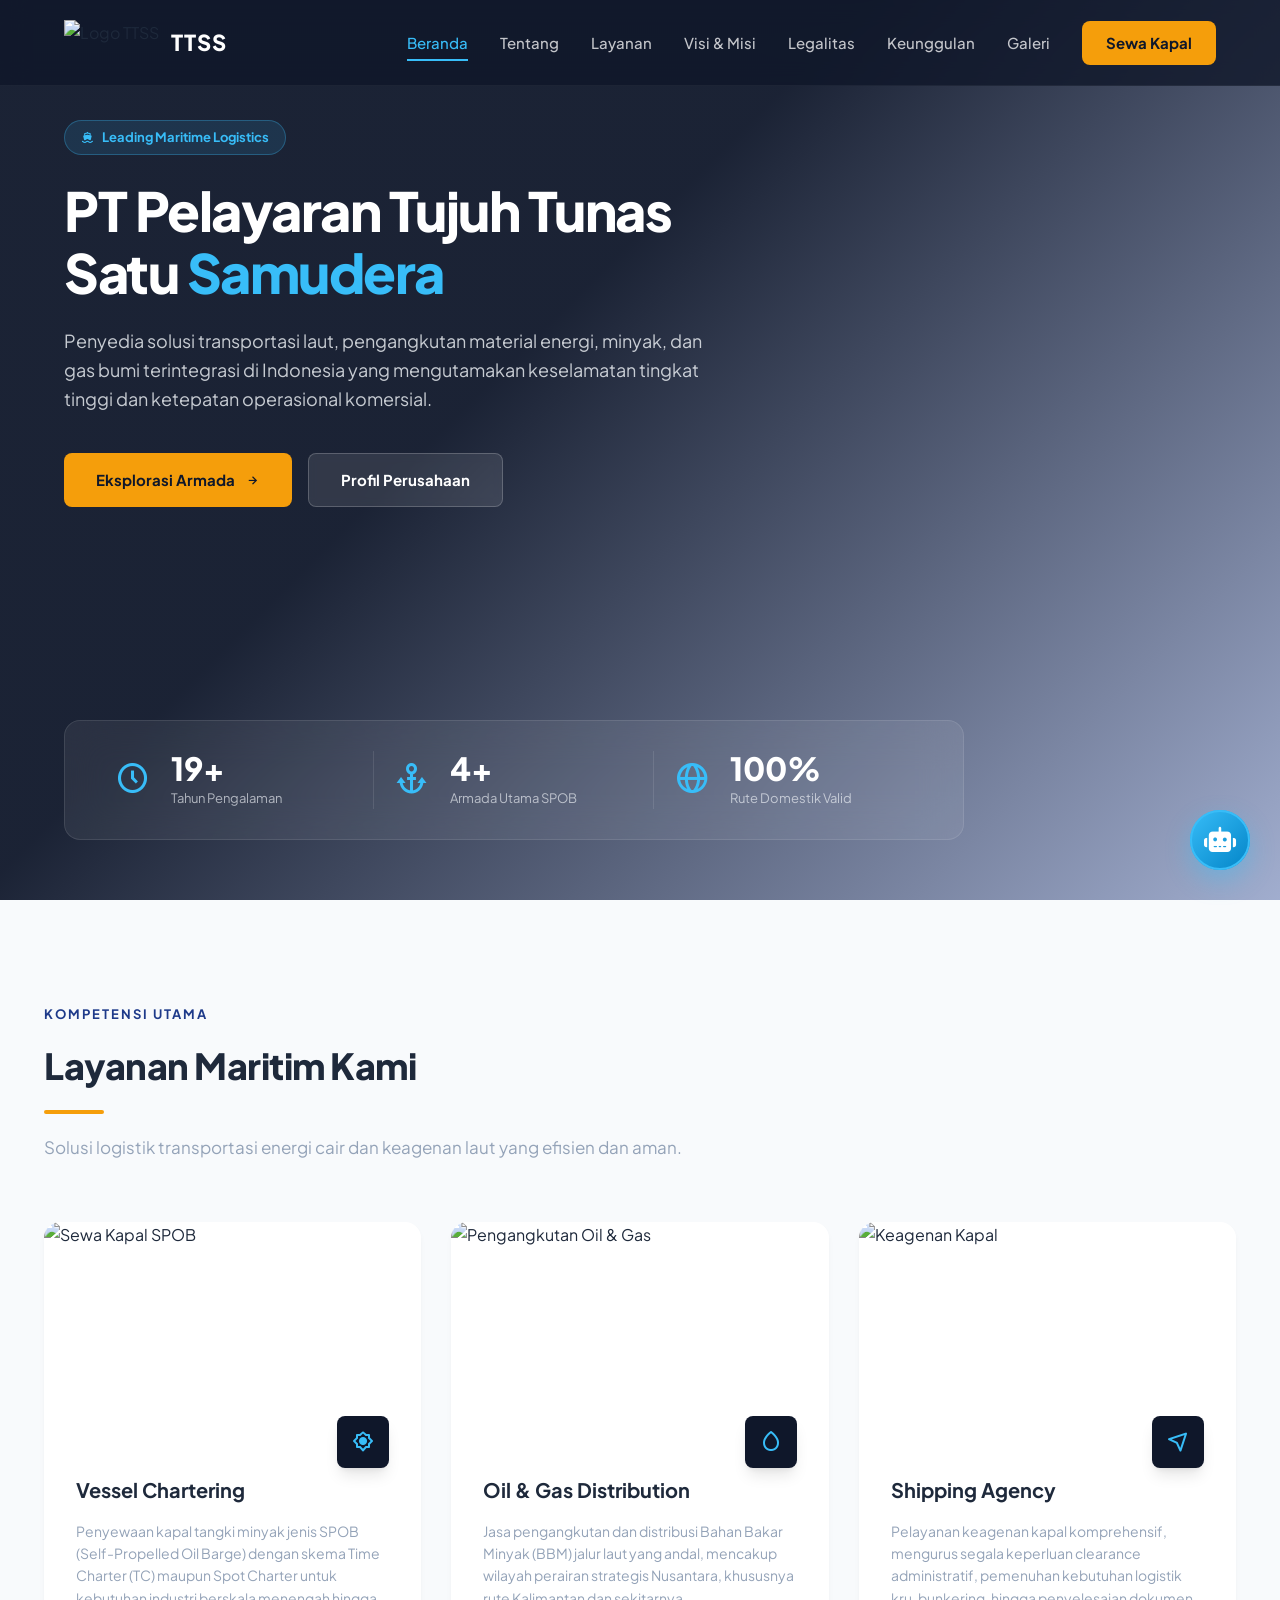
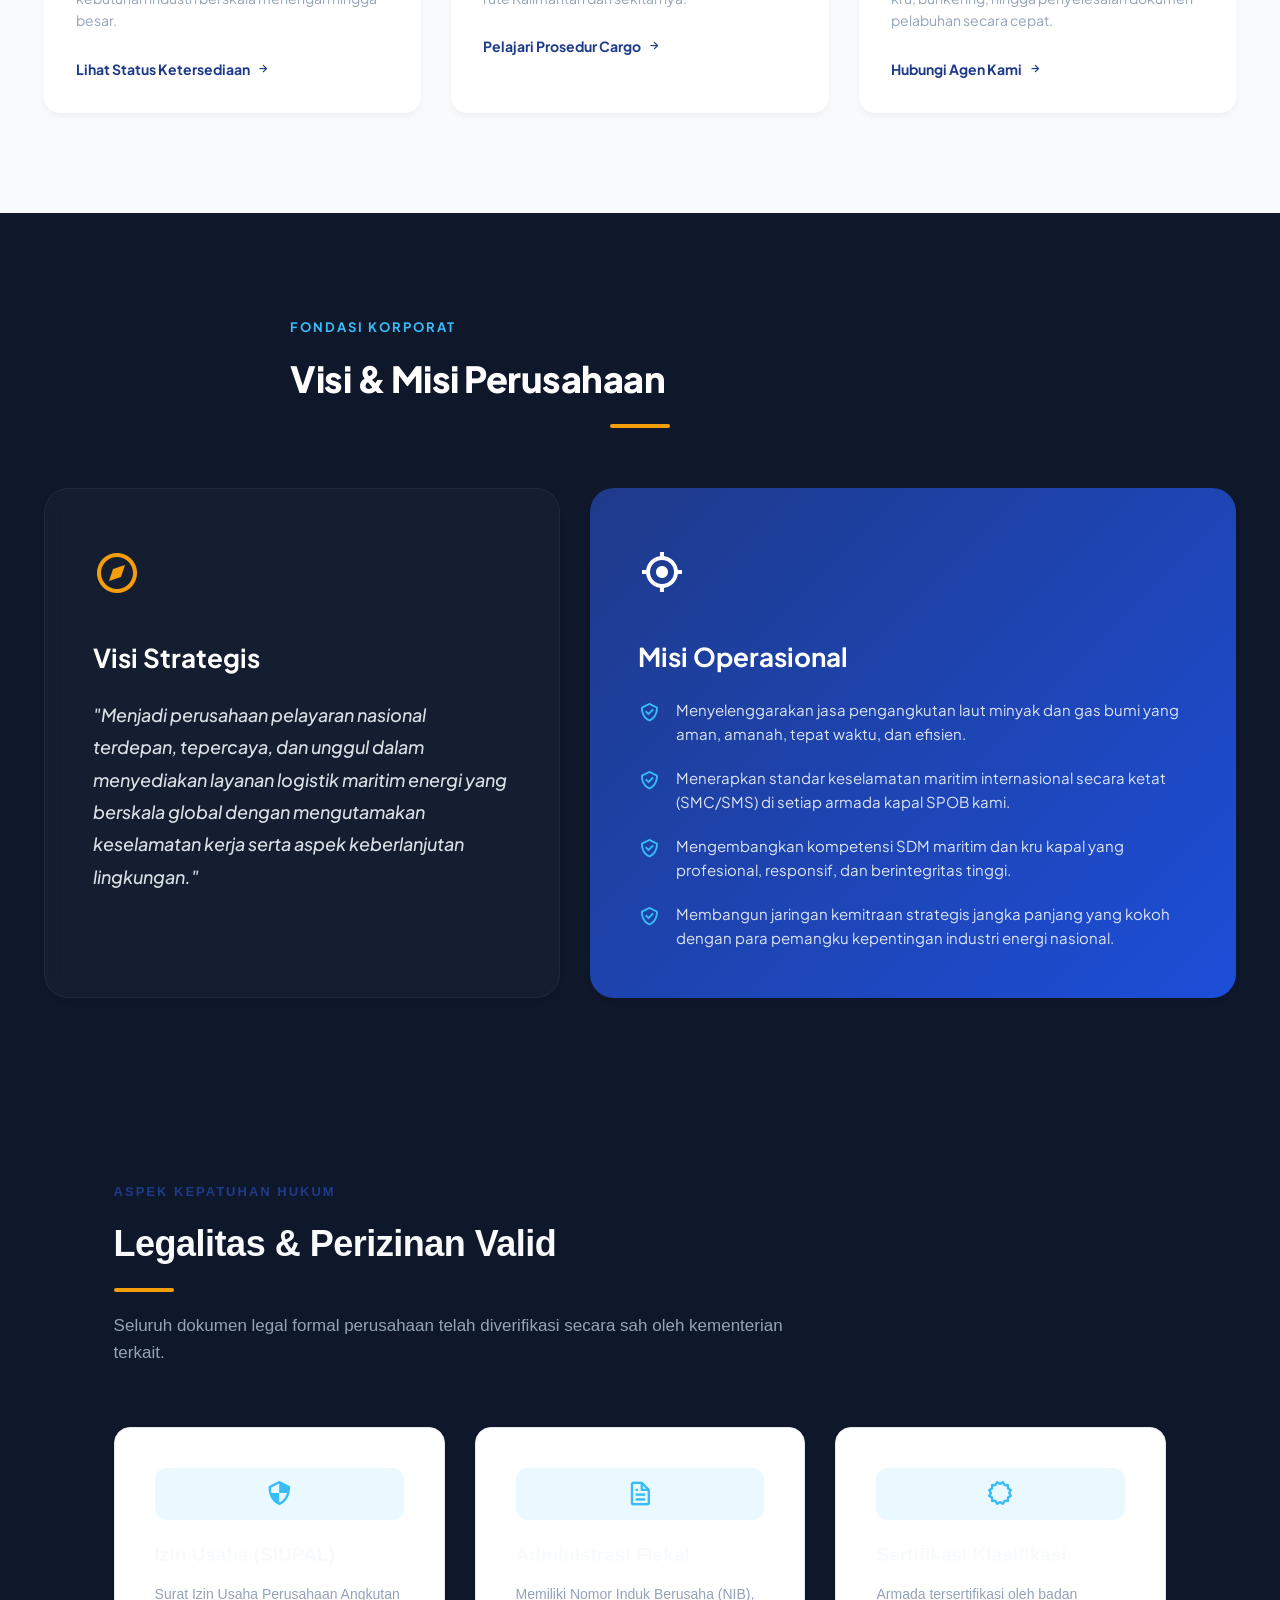
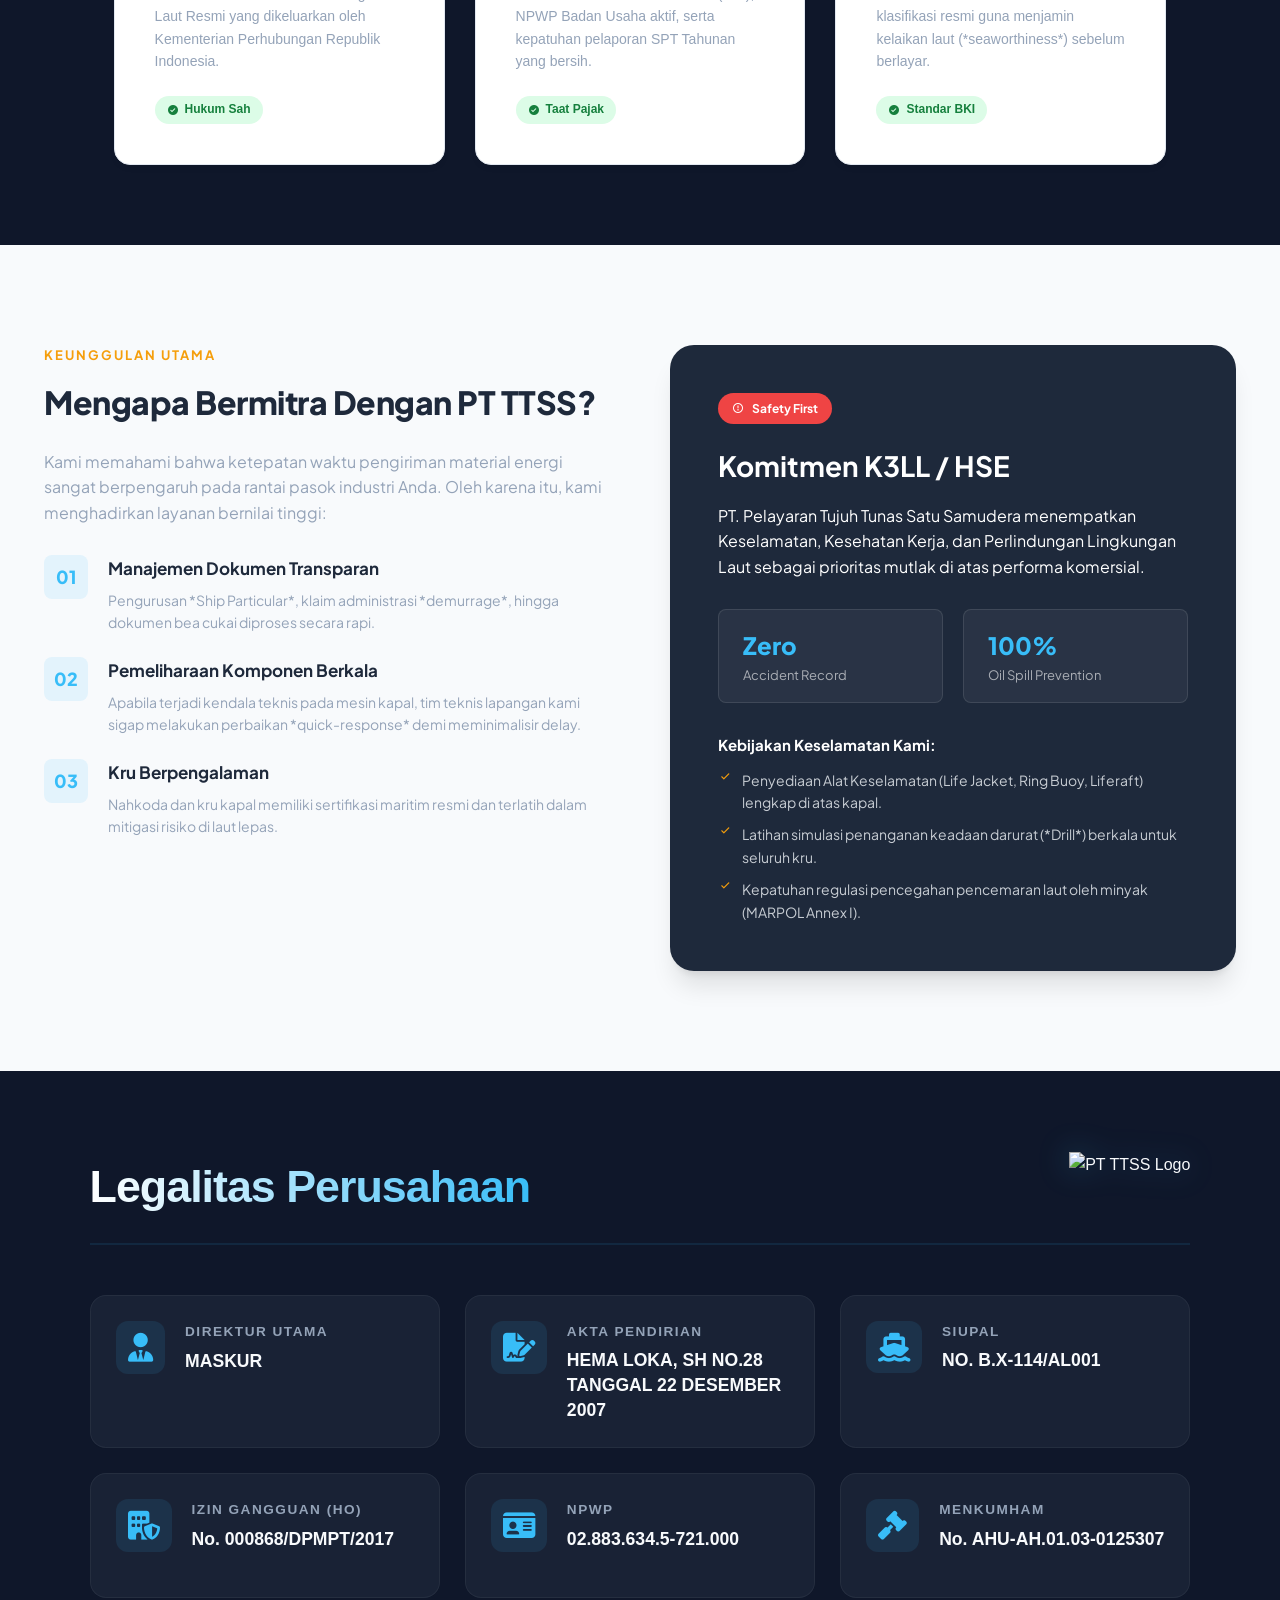
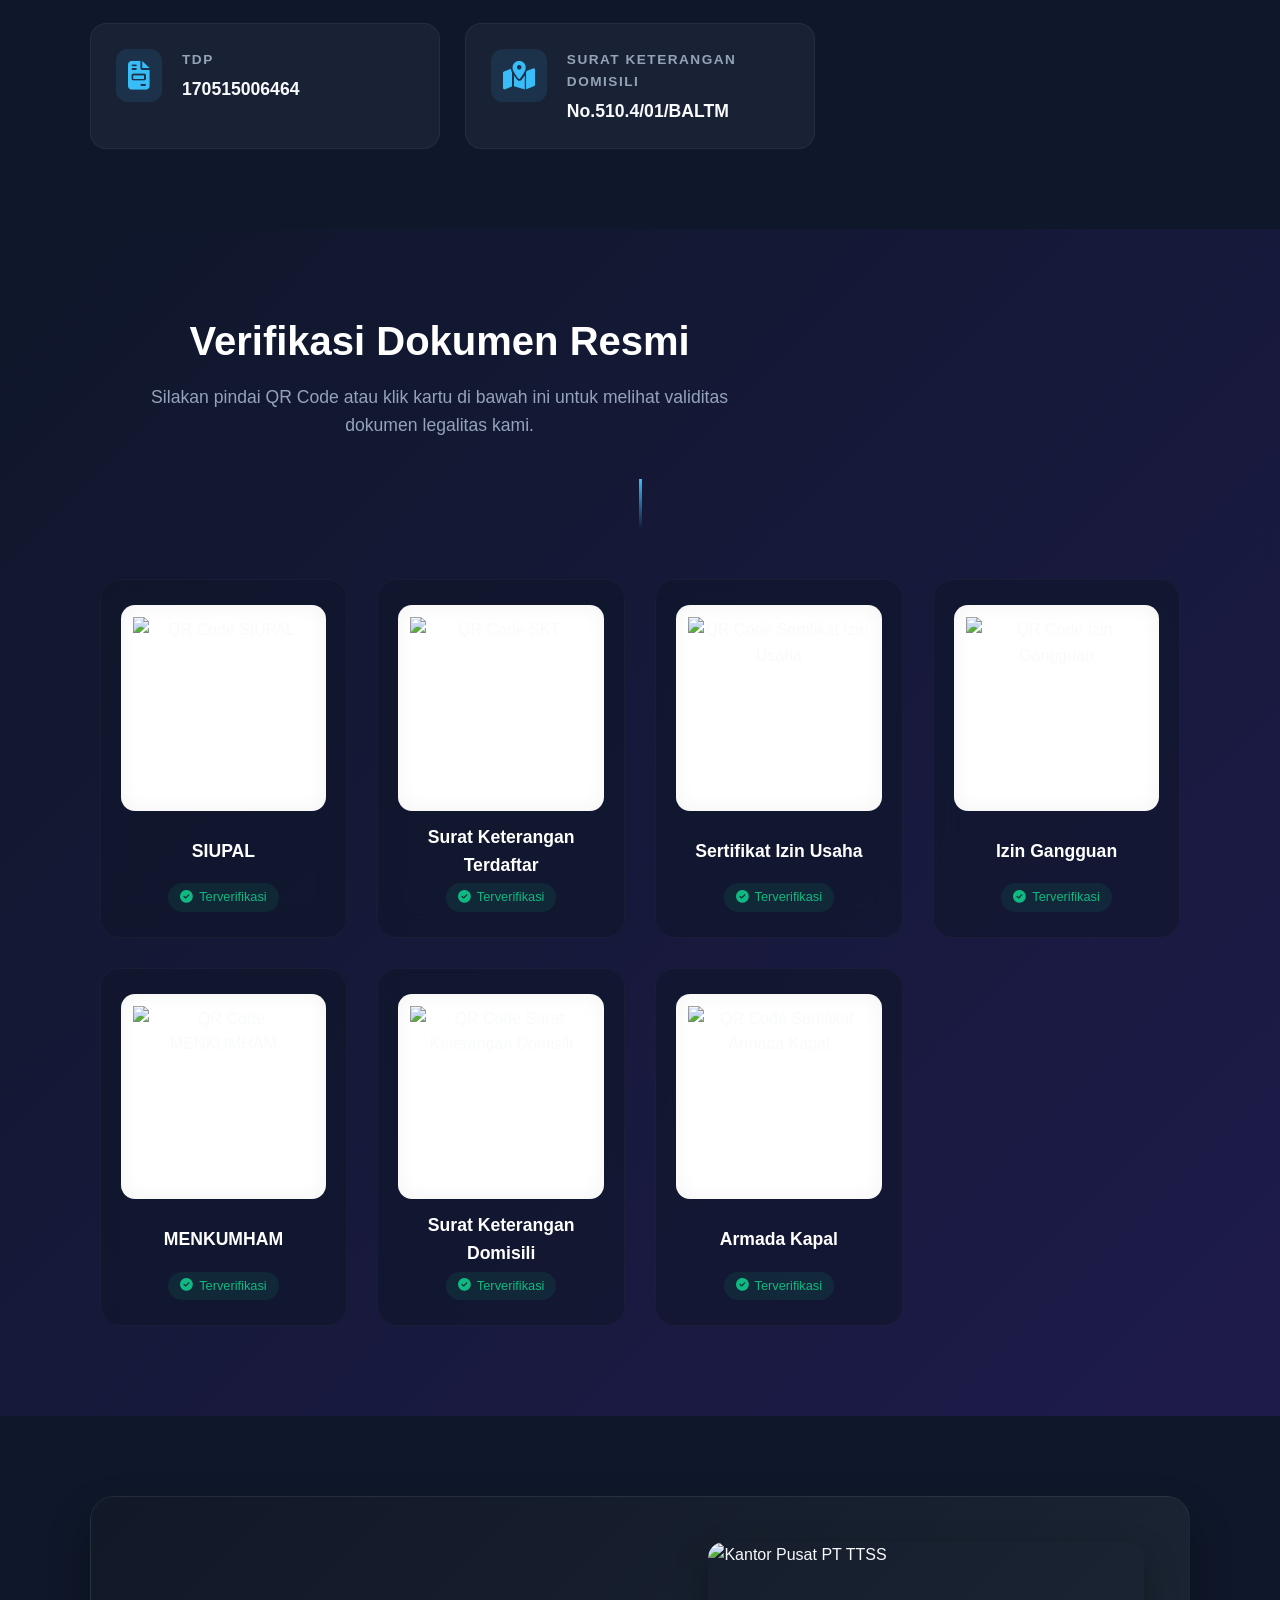
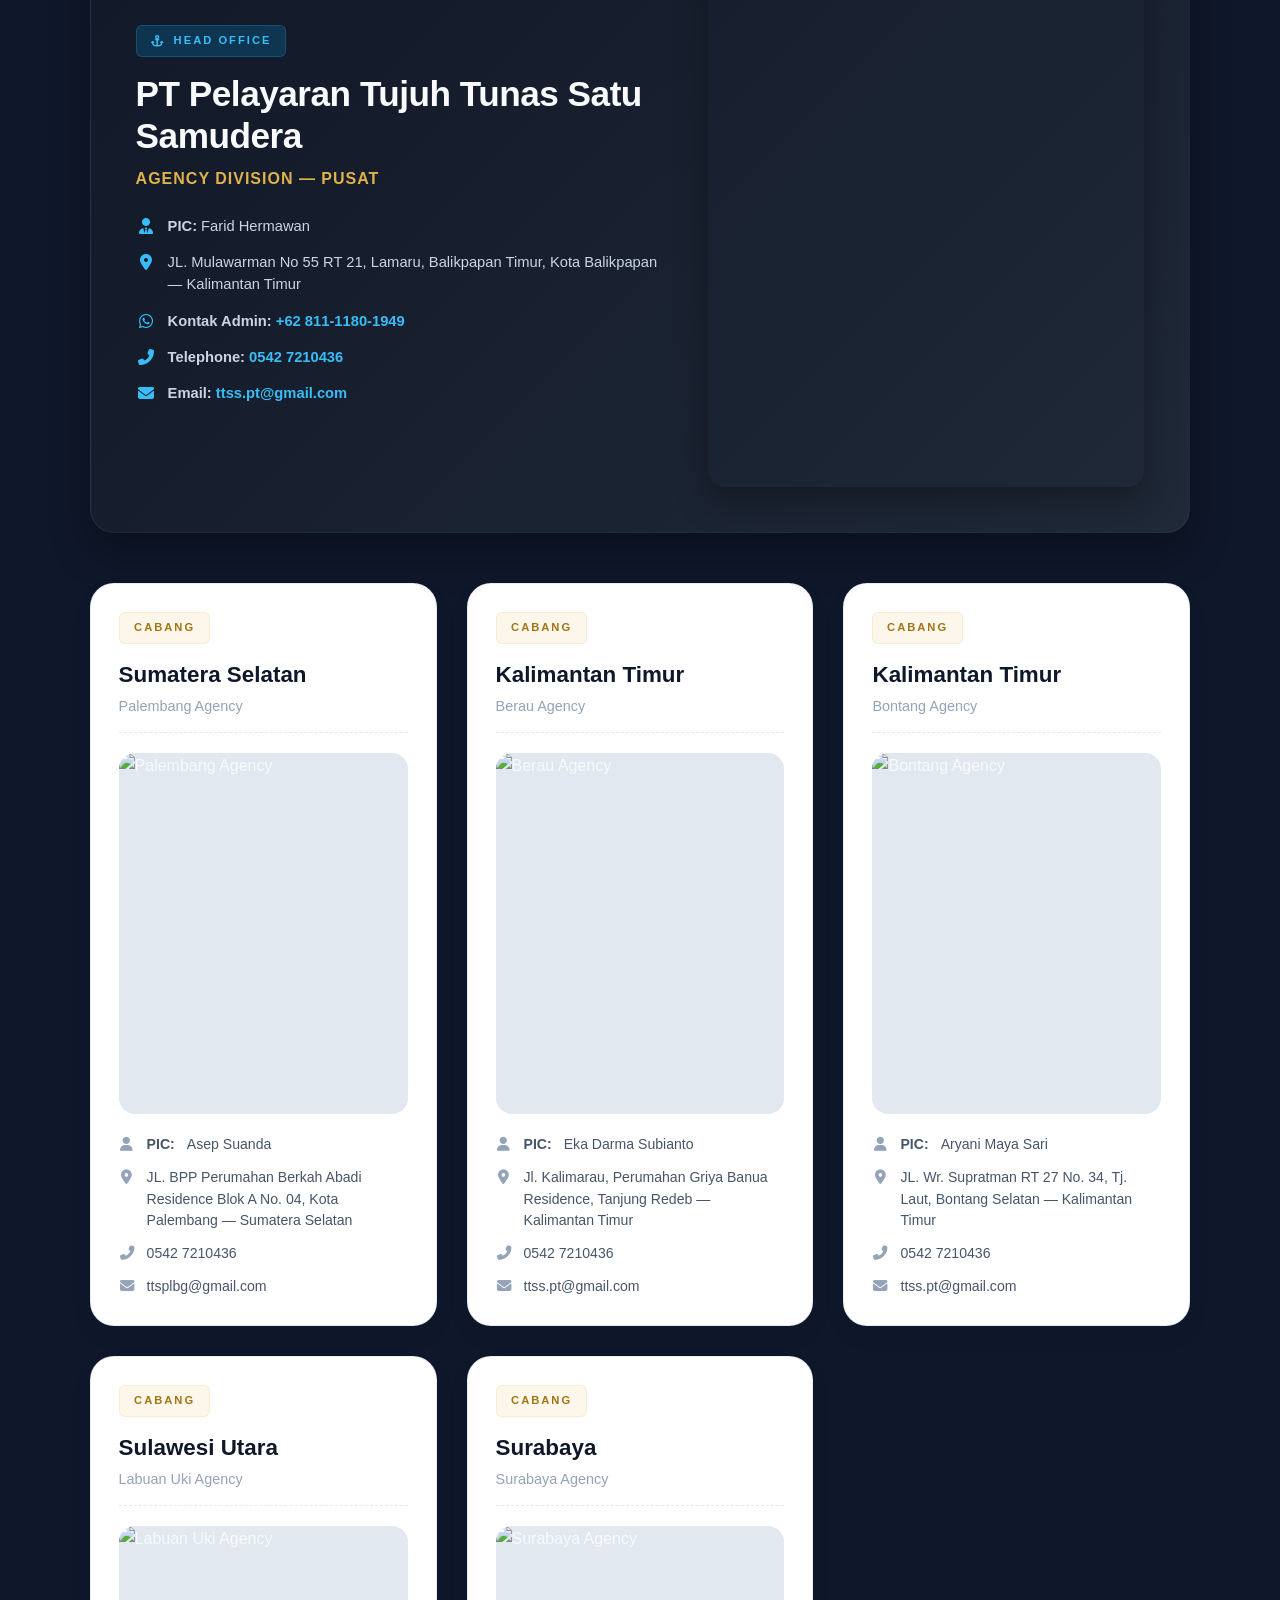
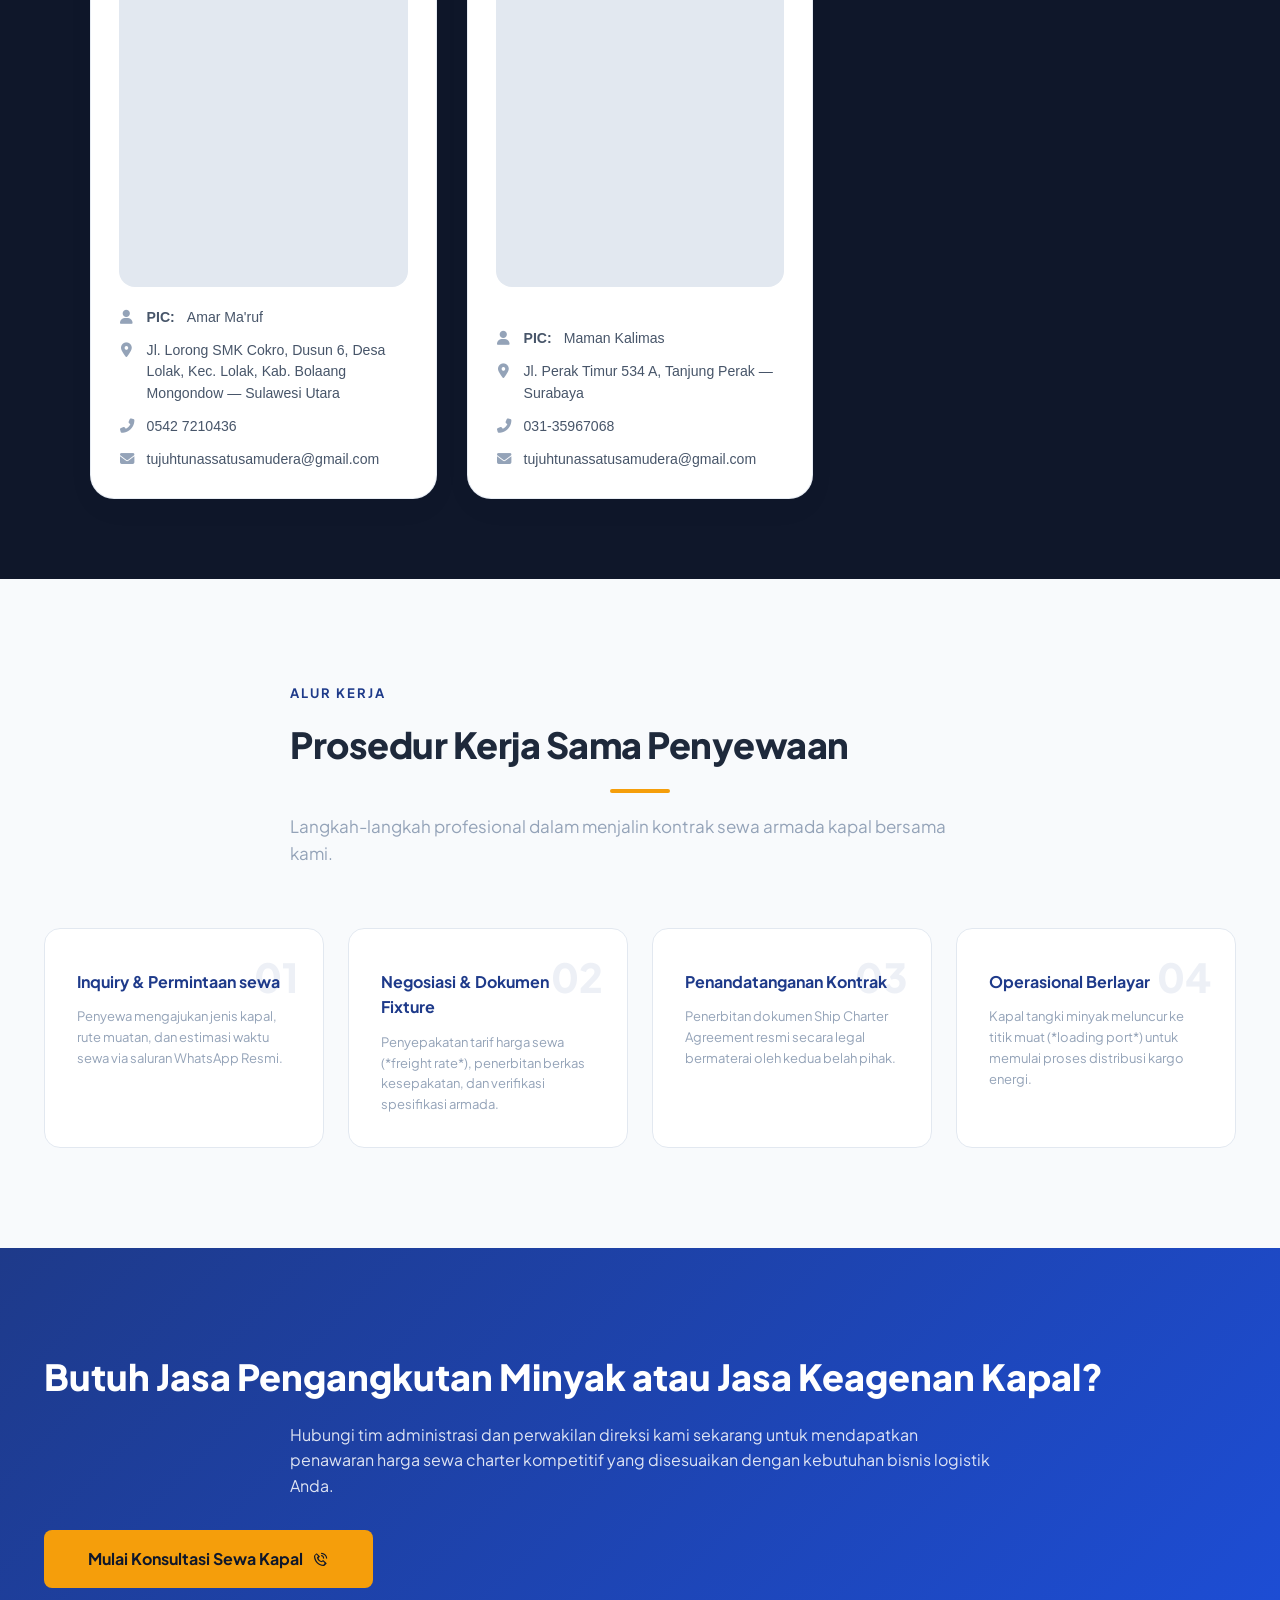
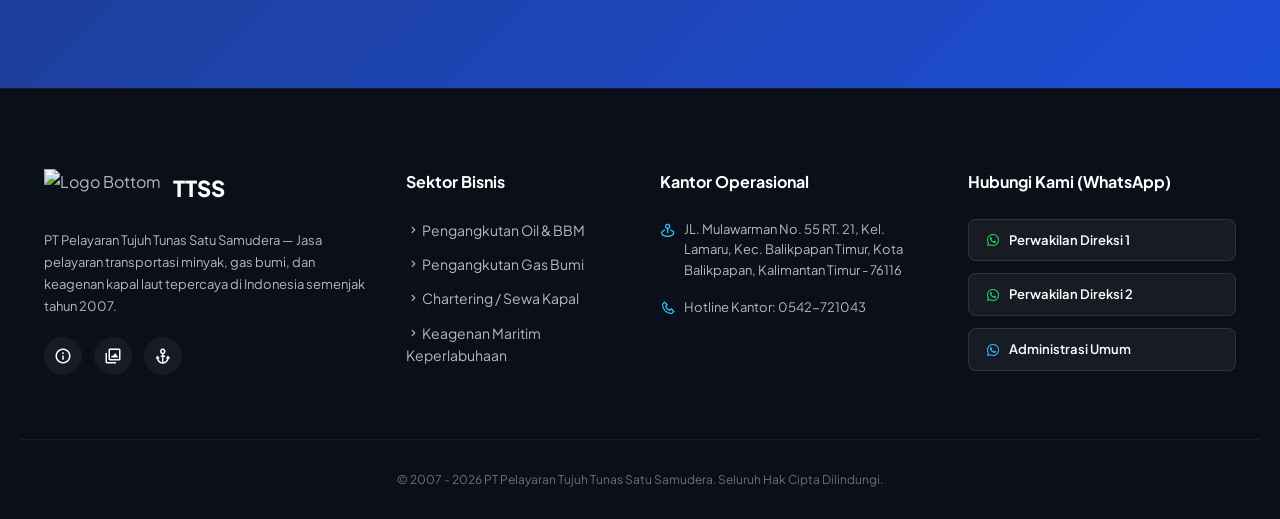
==== index.html @ 3444fa3f "Add files via upload" ====
<!DOCTYPE html>
<html lang="id">
<head>
    <meta charset="UTF-8">
    <meta name="viewport" content="width=device-width, initial-scale=1.0">
    <title>PT. PELAYARAN TUJUH TUNAS SATU SAMUDRA</title>
    <!-- Favicon -->
    <link rel="shortcut icon" href="image/logo-tts-removebg-preview.png">
    <!-- Google Fonts (Plus Jakarta Sans) -->
    <link rel="preconnect" href="https://fonts.googleapis.com">
    <link rel="preconnect" href="https://fonts.gstatic.com" crossorigin>
    <link href="https://fonts.googleapis.com/css2?family=Plus+Jakarta+Sans:wght@300;400;500;600;700;800&display=swap" rel="stylesheet">
    <!-- Boxicons & AOS CSS -->
    <link href='https://unpkg.com/boxicons@2.1.4/css/boxicons.min.css' rel='stylesheet'>
    <link rel="stylesheet" href="https://unpkg.com/aos@next/dist/aos.css" />
    <!-- Custom CSS -->
    <link rel="stylesheet" href="style.css?v=1.2">
    <link rel="stylesheet" href="https://cdnjs.cloudflare.com/ajax/libs/font-awesome/6.5.1/css/all.min.css">
</head>
<body>

    <!-- Preloader Premium -->
    <div id="preloader">
        <div class="loader-wrapper">
            <div class="spinner"></div>
            <div class="loader-text">PT TTSS</div>
        </div>
    </div>

    <!-- NAVBAR WITH GLASSMORPHISM EFFECT -->
    <nav class="navbar">
        <a href="index.html" class="navbar-logo">
            <img src="image/logo-tts-removebg-preview.png" alt="Logo TTSS">
            <span class="logo-text">TTSS</span>
        </a>
    
        <div class="navbar-nav">
            <a class="nav-link active" href="index.html">Beranda</a>
            <a class="nav-link" href="about.html">Tentang</a>
            <a class="nav-link" href="#layanan">Layanan</a>
            <a class="nav-link" href="#visi-misi">Visi & Misi</a>
            <a class="nav-link" href="#legalitas">Legalitas</a>
            <a class="nav-link" href="#keunggulan">Keunggulan</a>
            <a class="nav-link" href="galeri.html">Galeri</a>
            <a class="nav-link btn-nav" href="sewa.html">Sewa Kapal</a>
        </div>
    
        <div class="hamburger">
            <div class="line1"></div>
            <div class="line2"></div>
            <div class="line3"></div>
        </div>
    </nav>
    <!-- NAVBAR END -->
    
    <!-- HERO SECTION WITH STATS COUNTER -->
    <section class="hero">
        <div class="hero-overlay"></div>
        <div class="hero-content" data-aos="fade-up" data-aos-duration="1200">
            <span class="badge-hero"><i class='bx bxs-ship'></i> Leading Maritime Logistics</span>
            <h1>PT Pelayaran Tujuh Tunas<br>Satu <span class="accent-text">Samudera</span></h1>
            <p>Penyedia solusi transportasi laut, pengangkutan material energi, minyak, dan gas bumi terintegrasi di Indonesia yang mengutamakan keselamatan tingkat tinggi dan ketepatan operasional komersial.</p>
            <div class="hero-buttons">
                <a href="sewa.html" class="btn btn-primary">Eksplorasi Armada <i class='bx bx-right-arrow-alt'></i></a>
                <a href="about.html" class="btn btn-secondary">Profil Perusahaan</a>
            </div>
        </div>

        <!-- Floating Stats Panel -->
        <div class="hero-stats-panel" data-aos="fade-up" data-aos-delay="300" data-aos-duration="1000">
            <div class="stat-item">
                <div class="stat-icon"><i class='bx bx-time-five'></i></div>
                <div>
                    <h4>19+</h4>
                    <p>Tahun Pengalaman</p>
                </div>
            </div>
            <div class="stat-item">
                <div class="stat-icon"><i class='bx bx-anchor'></i></div>
                <div>
                    <h4>4+</h4>
                    <p>Armada Utama SPOB</p>
                </div>
            </div>
            <div class="stat-item">
                <div class="stat-icon"><i class='bx bx-globe'></i></div>
                <div>
                    <h4>100%</h4>
                    <p>Rute Domestik Valid</p>
                </div>
            </div>
        </div>
    </section>
    <!-- HERO SECTION END -->

    <!-- CORE SERVICES SECTION -->
    <section class="section-padding" id="layanan">
        <div class="container">
            <div class="section-header" data-aos="fade-up">
                <span class="section-tag">Kompetensi Utama</span>
                <h2>Layanan Maritim Kami</h2>
                <div class="accent-line"></div>
                <p>Solusi logistik transportasi energi cair dan keagenan laut yang efisien dan aman.</p>
            </div>

            <div class="services-grid">
                <!-- Service 1 -->
                <div class="service-card" data-aos="fade-up" data-aos-delay="100">
                    <div class="service-img-wrapper">
                        <img src="image/galeri1 (3).jpeg" alt="Sewa Kapal SPOB">
                    </div>
                    <div class="service-info">
                        <div class="service-icon-floating"><i class='bx bx-brightness'></i></div>
                        <h4>Vessel Chartering</h4>
                        <p>Penyewaan kapal tangki minyak jenis SPOB (Self-Propelled Oil Barge) dengan skema Time Charter (TC) maupun Spot Charter untuk kebutuhan industri berskala menengah hingga besar.</p>
                        <a href="sewa.html" class="service-link">Lihat Status Ketersediaan <i class='bx bx-right-arrow-alt'></i></a>
                    </div>
                </div>

                <!-- Service 2 -->
                <div class="service-card" data-aos="fade-up" data-aos-delay="200">
                    <div class="service-img-wrapper">
                        <img src="image/galeri (9).jpeg" alt="Pengangkutan Oil & Gas">
                    </div>
                    <div class="service-info">
                        <div class="service-icon-floating"><i class='bx bx-droplet'></i></div>
                        <h4>Oil & Gas Distribution</h4>
                        <p>Jasa pengangkutan dan distribusi Bahan Bakar Minyak (BBM) jalur laut yang andal, mencakup wilayah perairan strategis Nusantara, khususnya rute Kalimantan dan sekitarnya.</p>
                        <a href="about.html" class="service-link">Pelajari Prosedur Cargo <i class='bx bx-right-arrow-alt'></i></a>
                    </div>
                </div>

                <!-- Service 3 -->
                <div class="service-card" data-aos="fade-up" data-aos-delay="300">
                    <div class="service-img-wrapper">
                        <img src="image/galeri (4).jpeg" alt="Keagenan Kapal">
                    </div>
                    <div class="service-info">
                        <div class="service-icon-floating"><i class='bx bx-navigation'></i></div>
                        <h4>Shipping Agency</h4>
                        <p>Pelayanan keagenan kapal komprehensif, mengurus segala keperluan clearance administratif, pemenuhan kebutuhan logistik kru, bunkering, hingga penyelesaian dokumen pelabuhan secara cepat.</p>
                        <a href="#agency" class="service-link">Hubungi Agen Kami <i class='bx bx-right-arrow-alt'></i></a>
                    </div>
                </div>
            </div>
        </div>
    </section>
    <!-- CORE SERVICES END -->

    <!-- VISI MISI SECTION (MODERN BENTO LAYOUT) -->
    <section class="section-padding bg-dark-navy text-white" id="visi-misi">
        <div class="container">
            <div class="section-header text-center" data-aos="fade-up">
                <span class="section-tag tag-light">Fondasi Korporat</span>
                <h2>Visi & Misi Perusahaan</h2>
                <div class="accent-line center-line"></div>
            </div>
            
            <div class="bento-grid">
                <!-- Visi Card -->
                <div class="bento-card card-large bg-glass-dark" data-aos="fade-up" data-aos-delay="100">
                    <div class="card-icon icon-gold"><i class='bx bx-compass'></i></div>
                    <h3>Visi Strategis</h3>
                    <p class="visi-text">"Menjadi perusahaan pelayaran nasional terdepan, tepercaya, dan unggul dalam menyediakan layanan logistik maritim energi yang berskala global dengan mengutamakan keselamatan kerja serta aspek keberlanjutan lingkungan."</p>
                </div>
                
                <!-- Misi Card -->
                <div class="bento-card card-accent bg-gradient-blue" data-aos="fade-up" data-aos-delay="200">
                    <div class="card-icon"><i class='bx bx-target-lock'></i></div>
                    <h3>Misi Operasional</h3>
                    <ul class="misi-list">
                        <li>
                            <i class='bx bx-check-shield'></i>
                            <span>Menyelenggarakan jasa pengangkutan laut minyak dan gas bumi yang aman, amanah, tepat waktu, dan efisien.</span>
                        </li>
                        <li>
                            <i class='bx bx-check-shield'></i>
                            <span>Menerapkan standar keselamatan maritim internasional secara ketat (SMC/SMS) di setiap armada kapal SPOB kami.</span>
                        </li>
                        <li>
                            <i class='bx bx-check-shield'></i>
                            <span>Mengembangkan kompetensi SDM maritim dan kru kapal yang profesional, responsif, dan berintegritas tinggi.</span>
                        </li>
                        <li>
                            <i class='bx bx-check-shield'></i>
                            <span>Membangun jaringan kemitraan strategis jangka panjang yang kokoh dengan para pemangku kepentingan industri energi nasional.</span>
                        </li>
                    </ul>
                </div>
            </div>
        </div>
    </section>
    <!-- VISI MISI END -->

    <!-- LEGALITAS SECTION -->
    <section class="section-padding bg-light" id="legalitas">
        <div class="container">
            <div class="section-header" data-aos="fade-up">
                <span class="section-tag">Aspek Kepatuhan Hukum</span>
                <h2>Legalitas & Perizinan Valid</h2>
                <div class="accent-line"></div>
                <p>Seluruh dokumen legal formal perusahaan telah diverifikasi secara sah oleh kementerian terkait.</p>
            </div>

            <div class="legalitas-grid">
                <div class="legal-card" data-aos="zoom-in" data-aos-delay="100">
                    <div class="legal-icon"><i class='bx bx-shield-quarter'></i></div>
                    <h4>Izin Usaha (SIUPAL)</h4>
                    <p>Surat Izin Usaha Perusahaan Angkutan Laut Resmi yang dikeluarkan oleh Kementerian Perhubungan Republik Indonesia.</p>
                    <span class="verified-badge"><i class='bx bxs-check-circle'></i> Hukum Sah</span>
                </div>
                <div class="legal-card" data-aos="zoom-in" data-aos-delay="200">
                    <div class="legal-icon"><i class='bx bx-file'></i></div>
                    <h4>Administrasi Fiskal</h4>
                    <p>Memiliki Nomor Induk Berusaha (NIB), NPWP Badan Usaha aktif, serta kepatuhan pelaporan SPT Tahunan yang bersih.</p>
                    <span class="verified-badge"><i class='bx bxs-check-circle'></i> Taat Pajak</span>
                </div>
                <div class="legal-card" data-aos="zoom-in" data-aos-delay="300">
                    <div class="legal-icon"><i class='bx bx-certification'></i></div>
                    <h4>Sertifikasi Klasifikasi</h4>
                    <p>Armada tersertifikasi oleh badan klasifikasi resmi guna menjamin kelaikan laut (*seaworthiness*) sebelum berlayar.</p>
                    <span class="verified-badge"><i class='bx bxs-check-circle'></i> Standar BKI</span>
                </div>
            </div>
        </div>
    </section>
    <!-- LEGALITAS END -->

    <!-- WHY CHOOSE US & HSE COMMITMENT -->
    <section class="section-padding" id="keunggulan">
        <div class="container">
            <div class="grid-2col">
                <!-- Keunggulan Block -->
                <div class="content-block" data-aos="fade-right">
                    <div class="block-tag">Keunggulan Utama</div>
                    <h3>Mengapa Bermitra Dengan PT TTSS?</h3>
                    <p>Kami memahami bahwa ketepatan waktu pengiriman material energi sangat berpengaruh pada rantai pasok industri Anda. Oleh karena itu, kami menghadirkan layanan bernilai tinggi:</p>
                    
                    <div class="feature-item">
                        <div class="feature-number">01</div>
                        <div>
                            <h5>Manajemen Dokumen Transparan</h5>
                            <p>Pengurusan *Ship Particular*, klaim administrasi *demurrage*, hingga dokumen bea cukai diproses secara rapi.</p>
                        </div>
                    </div>
                    <div class="feature-item">
                        <div class="feature-number">02</div>
                        <div>
                            <h5>Pemeliharaan Komponen Berkala</h5>
                            <p>Apabila terjadi kendala teknis pada mesin kapal, tim teknis lapangan kami sigap melakukan perbaikan *quick-response* demi meminimalisir delay.</p>
                        </div>
                    </div>
                    <div class="feature-item">
                        <div class="feature-number">03</div>
                        <div>
                            <h5>Kru Berpengalaman</h5>
                            <p>Nahkoda dan kru kapal memiliki sertifikasi maritim resmi dan terlatih dalam mitigasi risiko di laut lepas.</p>
                        </div>
                    </div>
                </div>

                <!-- HSE Safety Block -->
                <div class="hse-block bg-navy-card text-white" data-aos="fade-left" data-aos-delay="200">
                    <div class="hse-badge"><i class='bx bx-error-circle'></i> Safety First</div>
                    <h3>Komitmen K3LL / HSE</h3>
                    <p>PT. Pelayaran Tujuh Tunas Satu Samudera menempatkan Keselamatan, Kesehatan Kerja, dan Perlindungan Lingkungan Laut sebagai prioritas mutlak di atas performa komersial.</p>
                    
                    <div class="hse-metrics">
                        <div class="metric-box">
                            <h5>Zero</h5>
                            <p>Accident Record</p>
                        </div>
                        <div class="metric-box">
                            <h5>100%</h5>
                            <p>Oil Spill Prevention</p>
                        </div>
                    </div>

                    <div class="hse-list-wrapper">
                        <h5>Kebijakan Keselamatan Kami:</h5>
                        <ul class="hse-list">
                            <li><i class='bx bx-check text-gold'></i> Penyediaan Alat Keselamatan (Life Jacket, Ring Buoy, Liferaft) lengkap di atas kapal.</li>
                            <li><i class='bx bx-check text-gold'></i> Latihan simulasi penanganan keadaan darurat (*Drill*) berkala untuk seluruh kru.</li>
                            <li><i class='bx bx-check text-gold'></i> Kepatuhan regulasi pencegahan pencemaran laut oleh minyak (MARPOL Annex I).</li>
                        </ul>
                    </div>
                </div>
            </div>
        </div>
    </section>
    <!-- WHY CHOOSE US END -->
<!-- ==========================================
     SECTION: LEGALITAS (PREMIUM CORPORATE GRID)
     ========================================== -->
<section class="legalitas" id="legalitas">
    <div class="hook">
        <h1 data-aos="fade-right" data-aos-duration="1000">Legalitas Perusahaan</h1>
        <div class="logo-wrapper" data-aos="fade-left" data-aos-duration="1000" data-aos-delay="200">
            <img src="image/logo-tts-removebg-preview.png" alt="PT TTSS Logo">
        </div>
    </div>
    
    <div class="legalitas-container">
        <!-- Card 1: Direktur -->
        <div class="legalitas-content" data-aos="fade-up" data-aos-duration="1000" data-aos-delay="300">
            <div class="legal-icon"><i class="fas fa-user-tie"></i></div>
            <div class="legal-text">
                <h3>Direktur Utama</h3>
                <h2>MASKUR</h2>
            </div>
        </div>

        <!-- Card 2: Akta Pendirian -->
        <div class="legalitas-content" data-aos="fade-up" data-aos-duration="1000" data-aos-delay="400">
            <div class="legal-icon"><i class="fas fa-file-signature"></i></div>
            <div class="legal-text">
                <h3>Akta Pendirian</h3>
                <h2>HEMA LOKA, SH NO.28 TANGGAL 22 DESEMBER 2007</h2>
            </div>
        </div>

        <!-- Card 3: SIUPAL -->
        <div class="legalitas-content" data-aos="fade-up" data-aos-duration="1000" data-aos-delay="500">
            <div class="legal-icon"><i class="fas fa-ship"></i></div>
            <div class="legal-text">
                <h3>SIUPAL</h3>
                <h2>NO. B.X-114/AL001</h2>
            </div>
        </div>

        <!-- Card 4: Izin Gangguan -->
        <div class="legalitas-content" data-aos="fade-up" data-aos-duration="1000" data-aos-delay="600">
            <div class="legal-icon"><i class="fas fa-building-shield"></i></div>
            <div class="legal-text">
                <h3>Izin Gangguan (HO)</h3>
                <h2>No. 000868/DPMPT/2017</h2>
            </div>
        </div>

        <!-- Card 5: NPWP -->
        <div class="legalitas-content" data-aos="fade-up" data-aos-duration="1000" data-aos-delay="700">
            <div class="legal-icon"><i class="fas fa-id-card"></i></div>
            <div class="legal-text">
                <h3>NPWP</h3>
                <h2>02.883.634.5-721.000</h2>
            </div>
        </div>

        <!-- Card 6: MENKUMHAM -->
        <div class="legalitas-content" data-aos="fade-up" data-aos-duration="1000" data-aos-delay="800">
            <div class="legal-icon"><i class="fas fa-gavel"></i></div>
            <div class="legal-text">
                <h3>MENKUMHAM</h3>
                <h2>No. AHU-AH.01.03-0125307</h2>
            </div>
        </div>

        <!-- Card 7: TDP -->
        <div class="legalitas-content" data-aos="fade-up" data-aos-duration="1000" data-aos-delay="900">
            <div class="legal-icon"><i class="fas fa-file-invoice"></i></div>
            <div class="legal-text">
                <h3>TDP</h3>
                <h2>170515006464</h2>
            </div>
        </div>

        <!-- Card 8: Domisili -->
        <div class="legalitas-content" data-aos="fade-up" data-aos-duration="1000" data-aos-delay="1000">
            <div class="legal-icon"><i class="fas fa-map-marked-alt"></i></div>
            <div class="legal-text">
                <h3>Surat Keterangan Domisili</h3>
                <h2>No.510.4/01/BALTM</h2>
            </div>
        </div>
    </div>
</section>
<!-- ==========================================
     SECTION: LEGALITAS END
     ========================================== -->


<!-- ==========================================
     SECTION: DOKUMEN & BARCODE (SCANNER PORTAL)
     ========================================== -->
<section class="dokumen" id="dokumen">
    <div class="section-header" data-aos="fade-down" data-aos-duration="1000">
        <h1 class="heading dox">Verifikasi Dokumen Resmi</h1>
        <p class="sub-heading">Silakan pindai QR Code atau klik kartu di bawah ini untuk melihat validitas dokumen legalitas kami.</p>
    </div>
    
    <div class="vertical" data-aos="fade-up" data-aos-duration="1000" data-aos-delay="200"></div>
    
    <div class="dok-container">
        <!-- Item 1: SIUPAL -->
        <div class="dok-box" data-aos="zoom-in" data-aos-duration="1000" data-aos-delay="300">
            <div class="qr-wrapper">
                <a href="https://me-qr.com/cGY4Znlz" target="_blank" rel="noopener">
                    <img src="image/siupal.png" alt="QR Code SIUPAL">
                    <div class="qr-overlay"><i class="fas fa-qrcode"></i> <span>Buka Dokumen</span></div>
                </a>
            </div>
            <h1>SIUPAL</h1>
            <span class="dok-status"><i class="fas fa-check-circle"></i> Terverifikasi</span>
        </div>

        <!-- Item 2: SKT -->
        <div class="dok-box" data-aos="zoom-in" data-aos-duration="1000" data-aos-delay="400">
            <div class="qr-wrapper">
                <a href="https://qr.me-qr.com/id/data/image-pack/DGfweLdK" target="_blank" rel="noopener">
                    <img src="image/skt.jpeg" alt="QR Code SKT">
                    <div class="qr-overlay"><i class="fas fa-qrcode"></i> <span>Buka Dokumen</span></div>
                </a>
            </div>
            <h1>Surat Keterangan Terdaftar</h1>
            <span class="dok-status"><i class="fas fa-check-circle"></i> Terverifikasi</span>
        </div>

        <!-- Item 3: Izin Usaha -->
        <div class="dok-box" data-aos="zoom-in" data-aos-duration="1000" data-aos-delay="500">
            <div class="qr-wrapper">
                <a href="https://qr.me-qr.com/data/image-pack/Wpt2AtE3" target="_blank" rel="noopener">
                    <img src="image/sis.png" alt="QR Code Sertifikat Izin Usaha">
                    <div class="qr-overlay"><i class="fas fa-qrcode"></i> <span>Buka Dokumen</span></div>
                </a>
            </div>
            <h1>Sertifikat Izin Usaha</h1>
            <span class="dok-status"><i class="fas fa-check-circle"></i> Terverifikasi</span>
        </div>

        <!-- Item 4: Izin Gangguan -->
        <div class="dok-box" data-aos="zoom-in" data-aos-duration="1000" data-aos-delay="600">
            <div class="qr-wrapper">
                <a href="https://qr.me-qr.com/id/data/image-pack/SeIoBVl2" target="_blank" rel="noopener">
                    <img src="image/ig.jpeg" alt="QR Code Izin Gangguan">
                    <div class="qr-overlay"><i class="fas fa-qrcode"></i> <span>Buka Dokumen</span></div>
                </a>
            </div>
            <h1>Izin Gangguan</h1>
            <span class="dok-status"><i class="fas fa-check-circle"></i> Terverifikasi</span>
        </div>

        <!-- Item 5: MENKUMHAM -->
        <div class="dok-box" data-aos="zoom-in" data-aos-duration="1000" data-aos-delay="700">
            <div class="qr-wrapper">
                <a href="https://me-qr.com/EXeMuMrj" target="_blank" rel="noopener">
                    <img src="image/menkunham.png" alt="QR Code MENKUMHAM">
                    <div class="qr-overlay"><i class="fas fa-qrcode"></i> <span>Buka Dokumen</span></div>
                </a>
            </div>
            <h1>MENKUMHAM</h1>
            <span class="dok-status"><i class="fas fa-check-circle"></i> Terverifikasi</span>
        </div>

        <!-- Item 6: Domisili -->
        <div class="dok-box" data-aos="zoom-in" data-aos-duration="1000" data-aos-delay="800">
            <div class="qr-wrapper">
                <a href="https://me-qr.com/XTBR9PSU" target="_blank" rel="noopener">
                    <img src="image/skd.png" alt="QR Code Surat Keterangan Domisili">
                    <div class="qr-overlay"><i class="fas fa-qrcode"></i> <span>Buka Dokumen</span></div>
                </a>
            </div>
            <h1>Surat Keterangan Domisili</h1>
            <span class="dok-status"><i class="fas fa-check-circle"></i> Terverifikasi</span>
        </div>

        <!-- Item 7: Armada Kapal -->
        <div class="dok-box" data-aos="zoom-in" data-aos-duration="1000" data-aos-delay="900">
            <div class="qr-wrapper">
                <a href="https://me-qr.com/Wi8CBcHe" target="_blank" rel="noopener">
                    <img src="image/armada kapal.png" alt="QR Code Sertifikat Armada Kapal">
                    <div class="qr-overlay"><i class="fas fa-qrcode"></i> <span>Buka Dokumen</span></div>
                </a>
            </div>
            <h1>Armada Kapal</h1>
            <span class="dok-status"><i class="fas fa-check-circle"></i> Terverifikasi</span>
        </div>
    </div>
</section>
<!-- ==========================================
     SECTION: DOKUMEN END
     ========================================== -->


<div class="garis"></div>


<!-- ==========================================
     SECTION: AGENCEY DIVISION (NATIONAL NETWORK)
     ========================================== -->
<section class="agen" id="agen">
    <div class="agen-container">
        
        <!-- Kantor Pusat / HQ Card -->
        <div class="agen-content" data-aos="fade-right" data-aos-duration="1000" data-aos-delay="200">
    
    <div class="info-text-wrapper">
        <span class="badge-hq"><i class="fas fa-anchor"></i> HEAD OFFICE</span>
        <h1>PT Pelayaran Tujuh Tunas Satu Samudera</h1>
        <h2>Agency Division — Pusat</h2>
        
        <div class="info-meta">
            <p><i class="fas fa-user-tie"></i> <span><strong>PIC:</strong> Farid Hermawan</span></p>
            <p><i class="fas fa-map-marker-alt"></i> <span>JL. Mulawarman No 55 RT 21, Lamaru, Balikpapan Timur, Kota Balikpapan — Kalimantan Timur</span></p>
            <p><i class="fab fa-whatsapp"></i> <span><strong>Kontak Admin:</strong> <a href="https://wa.me/6281111801949" target="_blank">+62 811-1180-1949</a></span></p>
            <p><i class="fas fa-phone-alt"></i> <span><strong>Telephone:</strong> <a href="tel:05427210436">0542 7210436</a></span></p>
            <p><i class="fas fa-envelope"></i> <span><strong>Email:</strong> <a href="mailto:ttss.pt@gmail.com" class="email-link">ttss.pt@gmail.com</a></span></p>
        </div>
    </div>
   
    <div class="img-container">
        <img src="image/agency pusat.png" alt="Kantor Pusat PT TTSS">
    </div>

</div>
       
        <!-- Cabang/Regional Division Area -->
        <div class="agen-divison-container">
            
            <!-- Cabang 1: Palembang -->
            <div class="agen-divison" data-aos="zoom-in" data-aos-duration="1000" data-aos-delay="300">
                <span class="badge-branch">CABANG</span>
                <h1>Sumatera Selatan</h1>
                <h2>Palembang Agency</h2>
                <div class="branch-img-wrapper"><img src="image/agency plbg.jpeg" alt="Palembang Agency"></div>
                <div class="info-meta-branch">
                    <p><i class="fas fa-user"></i> <strong>PIC:</strong> Asep Suanda</p>
                    <p><i class="fas fa-map-marker-alt"></i> JL. BPP Perumahan Berkah Abadi Residence Blok A No. 04, Kota Palembang — Sumatera Selatan</p>
                    <p><i class="fas fa-phone-alt"></i> <a href="tel:05427210436">0542 7210436</a></p>
                    <p><i class="fas fa-envelope"></i> <a href="mailto:ttsplbg@gmail.com" class="email-link">ttsplbg@gmail.com</a></p>
                </div>
            </div>
       
            <!-- Cabang 2: Berau -->
            <div class="agen-divison" data-aos="zoom-in" data-aos-duration="1000" data-aos-delay="400">
                <span class="badge-branch">CABANG</span>
                <h1>Kalimantan Timur</h1>
                <h2>Berau Agency</h2>
                <div class="branch-img-wrapper"><img src="image/agency (2).jpeg" alt="Berau Agency"></div>
                <div class="info-meta-branch">
                    <p><i class="fas fa-user"></i> <strong>PIC:</strong> Eka Darma Subianto</p>
                    <p><i class="fas fa-map-marker-alt"></i> Jl. Kalimarau, Perumahan Griya Banua Residence, Tanjung Redeb — Kalimantan Timur</p>
                    <p><i class="fas fa-phone-alt"></i> <a href="tel:05427210436">0542 7210436</a></p>
                    <p><i class="fas fa-envelope"></i> <a href="mailto:ttss.pt@gmail.com" class="email-link">ttss.pt@gmail.com</a></p>
                </div>
            </div>

            <!-- Cabang 3: Bontang -->
            <div class="agen-divison" data-aos="zoom-in" data-aos-duration="1000" data-aos-delay="500">
                <span class="badge-branch">CABANG</span>
                <h1>Kalimantan Timur</h1>
                <h2>Bontang Agency</h2>
                <div class="branch-img-wrapper"><img src="image/agency (1).jpeg" alt="Bontang Agency"></div>
                <div class="info-meta-branch">
                    <p><i class="fas fa-user"></i> <strong>PIC:</strong> Aryani Maya Sari</p>
                    <p><i class="fas fa-map-marker-alt"></i> JL. Wr. Supratman RT 27 No. 34, Tj. Laut, Bontang Selatan — Kalimantan Timur</p>
                    <p><i class="fas fa-phone-alt"></i> <a href="tel:05427210436">0542 7210436</a></p>
                    <p><i class="fas fa-envelope"></i> <a href="mailto:ttss.pt@gmail.com" class="email-link">ttss.pt@gmail.com</a></p>
                </div>
            </div>

            <!-- Cabang 4: Labuan Uki -->
            <div class="agen-divison" data-aos="zoom-in" data-aos-duration="1000" data-aos-delay="600">
                <span class="badge-branch">CABANG</span>
                <h1>Sulawesi Utara</h1>
                <h2>Labuan Uki Agency</h2>
                <div class="branch-img-wrapper"><img src="image/uki.jpg" alt="Labuan Uki Agency"></div>
                <div class="info-meta-branch">
                    <p><i class="fas fa-user"></i> <strong>PIC:</strong> Amar Ma'ruf</p>
                    <p><i class="fas fa-map-marker-alt"></i> Jl. Lorong SMK Cokro, Dusun 6, Desa Lolak, Kec. Lolak, Kab. Bolaang Mongondow — Sulawesi Utara</p>
                    <p><i class="fas fa-phone-alt"></i> <a href="tel:05427210436">0542 7210436</a></p>
                    <p><i class="fas fa-envelope"></i> <a href="mailto:tujuhtunassatusamudera@gmail.com" class="email-link">tujuhtunassatusamudera@gmail.com</a></p>
                </div>
            </div>

            <!-- Cabang 5: Surabaya -->
            <div class="agen-divison" data-aos="zoom-in" data-aos-duration="1000" data-aos-delay="700">
                <span class="badge-branch">CABANG</span>
                <h1>Surabaya</h1>
                <h2>Surabaya Agency</h2>
                <div class="branch-img-wrapper"><img src="image/surabaya.jpg" alt="Surabaya Agency"></div>
                <div class="info-meta-branch">
                    <p><i class="fas fa-user"></i> <strong>PIC:</strong> Maman Kalimas</p>
                    <p><i class="fas fa-map-marker-alt"></i> Jl. Perak Timur 534 A, Tanjung Perak — Surabaya</p>
                    <p><i class="fas fa-phone-alt"></i> <a href="tel:03135967068">031-35967068</a></p>
                    <p><i class="fas fa-envelope"></i> <a href="mailto:tujuhtunassatusamudera@gmail.com" class="email-link">tujuhtunassatusamudera@gmail.com</a></p>
                </div>
            </div>
            
        </div>
    </div>
</section>
<!-- ==========================================
     SECTION: AGEN REGINAL END
     ========================================== -->

    <!-- OPERATIONAL WORKFLOW -->
    <section class="section-padding">
        <div class="container">
            <div class="section-header text-center" data-aos="fade-up">
                <span class="section-tag">Alur Kerja</span>
                <h2>Prosedur Kerja Sama Penyewaan</h2>
                <div class="accent-line center-line"></div>
                <p>Langkah-langkah profesional dalam menjalin kontrak sewa armada kapal bersama kami.</p>
            </div>

            <div class="workflow-steps">
                <div class="step-card" data-aos="fade-up" data-aos-delay="100">
                    <div class="step-num">01</div>
                    <h5>Inquiry & Permintaan sewa</h5>
                    <p>Penyewa mengajukan jenis kapal, rute muatan, dan estimasi waktu sewa via saluran WhatsApp Resmi.</p>
                </div>
                <div class="step-card" data-aos="fade-up" data-aos-delay="200">
                    <div class="step-num">02</div>
                    <h5>Negosiasi & Dokumen Fixture</h5>
                    <p>Penyepakatan tarif harga sewa (*freight rate*), penerbitan berkas kesepakatan, dan verifikasi spesifikasi armada.</p>
                </div>
                <div class="step-card" data-aos="fade-up" data-aos-delay="300">
                    <div class="step-num">03</div>
                    <h5>Penandatanganan Kontrak</h5>
                    <p>Penerbitan dokumen Ship Charter Agreement resmi secara legal bermaterai oleh kedua belah pihak.</p>
                </div>
                <div class="step-card" data-aos="fade-up" data-aos-delay="400">
                    <div class="step-num">04</div>
                    <h5>Operasional Berlayar</h5>
                    <p>Kapal tangki minyak meluncur ke titik muat (*loading port*) untuk memulai proses distribusi kargo energi.</p>
                </div>
            </div>
        </div>
    </section>
    <!-- OPERATIONAL WORKFLOW END -->

    <!-- CTA SECTION -->
    <section class="section-padding bg-gradient-blue text-white text-center">
        <div class="container" data-aos="zoom-in">
            <h2 class="cta-title">Butuh Jasa Pengangkutan Minyak atau Jasa Keagenan Kapal?</h2>
            <p class="cta-desc">Hubungi tim administrasi dan perwakilan direksi kami sekarang untuk mendapatkan penawaran harga sewa charter kompetitif yang disesuaikan dengan kebutuhan bisnis logistik Anda.</p>
            <a href="sewa.html" class="btn btn-gold btn-large">Mulai Konsultasi Sewa Kapal <i class='bx bx-phone-call'></i></a>
        </div>
    </section>
    <!-- CTA SECTION END -->

    <!-- FOOTER PREMIUM -->
    <footer>
        <div class="footer-container">
            <div class="footer-content">
                <div class="footer-brand">
                    <img src="image/logo-tts-removebg-preview.png" alt="Logo Bottom">
                    <h2>TTSS</h2>
                </div>
                <p class="brand-desc">PT Pelayaran Tujuh Tunas Satu Samudera — Jasa pelayaran transportasi minyak, gas bumi, dan keagenan kapal laut tepercaya di Indonesia semenjak tahun 2007.</p>
                <div class="footer-socials">
                    <a href="about.html" title="Tentang Kami"><i class='bx bx-info-circle'></i></a>
                    <a href="galeri.html" title="Galeri Foto"><i class='bx bx-images'></i></a>
                    <a href="sewa.html" title="Sewa Kapal"><i class='bx bx-anchor'></i></a>
                </div>
            </div>
    
            <div class="footer-content">
                <h3>Sektor Bisnis</h3>
                <ul class="footer-menu-links">
                    <li><a href="sewa.html"><i class='bx bx-chevron-right'></i> Pengangkutan Oil & BBM</a></li>
                    <li><a href="sewa.html"><i class='bx bx-chevron-right'></i> Pengangkutan Gas Bumi</a></li>
                    <li><a href="sewa.html"><i class='bx bx-chevron-right'></i> Chartering / Sewa Kapal</a></li>
                    <li><a href="#agency"><i class='bx bx-chevron-right'></i> Keagenan Maritim Keperlabuhaan</a></li>
                </ul>
            </div>
    
            <div class="footer-content">
                <h3>Kantor Operasional</h3>
                <p class="address-text"><i class='bx bx-map-pin'></i> JL. Mulawarman No. 55 RT. 21, Kel. Lamaru, Kec. Balikpapan Timur, Kota Balikpapan, Kalimantan Timur - 76116</p>
                <p class="phone-text"><i class='bx bx-phone'></i> Hotline Kantor: 0542-721043</p>
            </div>
    
            <div class="footer-content">
                <h3>Hubungi Kami (WhatsApp)</h3>
                <div class="contact-buttons">
                    <a href="https://wa.me/6281111801949" target="_blank" class="btn-contact"><i class='bx bxl-whatsapp'></i> Perwakilan Direksi 1</a>
                    <a href="https://wa.me/62881025020924" target="_blank" class="btn-contact"><i class='bx bxl-whatsapp'></i> Perwakilan Direksi 2</a>
                    <a href="https://wa.me/6282110027736" target="_blank" class="btn-contact sub-contact"><i class='bx bxl-whatsapp'></i> Administrasi Umum</a>
                </div>
            </div>
        </div>
    
        <div class="footer-bottom">
            <p class="copy">&copy; 2007 - 2026 PT Pelayaran Tujuh Tunas Satu Samudera. Seluruh Hak Cipta Dilindungi.</p>
        </div>
    </footer>
    <!-- FOOTER END -->

    <!-- JS Scripts -->
    <script src="https://unpkg.com/aos@next/dist/aos.js"></script>
    <script src="script.js"></script>

    <!-- ==========================================
     PREMIUM AI CHATBOT WIDGET
     ========================================== -->
<div class="ai-chatbot-wrapper">
    <!-- Tombol Pemicu Chatbot (Floating Button) -->
    <button class="chatbot-trigger" id="chatbotTrigger">
        <i class="fas fa-robot"></i>
        <span class="pulse-ring"></span>
    </button>

    <!-- Jendela Chat (Chat Window) -->
    <!-- ==========================================
     UPGRADED PREMIUM AI CHATBOT WINDOW
     ========================================== -->
<div class="chatbot-window" id="chatbotWindow">
    <!-- Header Chat (Premium Multi-Element) -->
    <div class="chatbot-header">
        <div class="bot-profile">
            <!-- Logo Perusahaan Terintegrasi -->
            <div class="bot-logo">
                <img src="image/logo.png" alt="Logo TTSS" onerror="this.style.display='none'; this.nextElementSibling.style.display='flex';">
                <div class="fallback-icon" style="display:none;"><i class="fas fa-anchor"></i></div>
            </div>
            <div class="avatar-status">
                <i class="fas fa-robot"></i>
                <span class="status-online"></span>
            </div>
            <div class="bot-info">
                <h4>TTSS Smart Assistant</h4>
                <p>AI Virtual Officer</p>
            </div>
        </div>
        <button class="close-chatbot" id="closeChatbot" aria-label="Close Chat">
            <i class="fas fa-times"></i>
        </button>
    </div>

    <!-- Area Pesan (Message Body) -->
    <div class="chatbot-messages" id="chatbotMessages">
        <div class="message bot-msg">
            <p>Halo! Selamat datang di Portal PT Pelayaran Tujuh Tunas Satu Samudera. Saya adalah asisten virtual Anda. Ada yang bisa saya bantu hari ini?</p>
            <span class="chat-time">Baru saja</span>
        </div>
    </div>

    <!-- Opsi Pertanyaan Cepat (Quick Suggestions - Smooth Scroll) -->
    <div class="chatbot-suggestions">
        <button class="suggest-btn"><i class="fas fa-file-contract"></i> Cek Legalitas & SIUPAL</button>
        <button class="suggest-btn"><i class="fas fa-map-marker-alt"></i> Lokasi Kantor Agen</button>
        <button class="suggest-btn"><i class="fab fa-whatsapp"></i> Hubungi WhatsApp Admin</button>
        <button class="suggest-btn"><i class="fas fa-ship"></i> Sewa Armada Kapal</button>
    </div>

    <!-- Input Form (Modern Floating Design) -->
    <div class="chatbot-input-area">
        <div class="input-wrapper">
            <input type="text" id="chatbotInput" placeholder="Ketik pesan Anda di sini..." autocomplete="off">
            <button id="chatbotSendBtn" aria-label="Send Message">
                <i class="fas fa-paper-plane"></i>
            </button>
        </div>
    </div>
</div>
</div>
</body>
</html>
---- style.css ----
/* ==========================================================================
   PT TTSS MASTER STYLE SHEET - 2026 PREMIUM MARITIME UI
   Mencakup Halaman: Index, About, Sewa, dan Galeri (Fully Responsive)
   ========================================================================== */

:root {
    /* Color Palette */
    --primary-navy: #0F172A;
    --secondary-blue: #1E3A8A;
    --accent-cyan: #38BDF8;
    --luxury-gold: #F59E0B;
    --gold-hover: #D97706;
    --bg-light: #F8FAFC;
    --text-dark: #1E293B;
    --text-muted: #64748B;
    --card-dark: #1E293B;
    --white: #FFFFFF;
    
    /* Layout Properties */
    --radius-sm: 8px;
    --radius-md: 16px;
    --radius-lg: 24px;
    --shadow-sm: 0 4px 6px -1px rgb(0 0 0 / 0.05);
    --shadow-md: 0 10px 15px -3px rgb(0 0 0 / 0.1), 0 4px 6px -4px rgb(0 0 0 / 0.1);
    --shadow-lg: 0 20px 25px -5px rgb(0 0 0 / 0.1), 0 8px 10px -6px rgb(0 0 0 / 0.1);
    --transition: all 0.4s cubic-bezier(0.16, 1, 0.3, 1);
}

/* ==========================================================================
   RESET & GLOBAL BASE STYLES
   ========================================================================== */
* {
    margin: 0;
    padding: 0;
    box-sizing: border-box;
    scroll-behavior: smooth;
}

body {
    font-family: 'Plus Jakarta Sans', sans-serif;
    background-color: var(--bg-light);
    color: var(--text-dark);
    line-height: 1.6;
    overflow-x: hidden;
}

a {
    text-decoration: none;
    color: inherit;
    transition: var(--transition);
}

ul {
    list-style: none;
}

img {
    max-width: 100%;
    height: auto;
    display: block;
}

.container {
    width: 100%;
    max-width: 1240px;
    margin: 0 auto;
    padding: 0 24px;
}

.section-padding {
    padding: 100px 0;
}

.bg-light { background-color: #F1F5F9; }
.bg-dark-navy { background-color: var(--primary-navy); }
.text-white { color: var(--white); }

/* ==========================================================================
   PRELOADER
   ========================================================================== */
#preloader {
    position: fixed;
    top: 0;
    left: 0;
    width: 100%;
    height: 100vh;
    background-color: var(--primary-navy);
    z-index: 99999;
    display: flex;
    justify-content: center;
    align-items: center;
    transition: opacity 0.5s ease, visibility 0.5s ease;
}

.loader-wrapper {
    text-align: center;
}

.spinner {
    width: 50px;
    height: 50px;
    border: 4px solid rgba(56, 189, 248, 0.1);
    border-left-color: var(--accent-cyan);
    border-radius: 50%;
    animation: spin 1s linear infinite;
    margin: 0 auto 16px;
}

.loader-text {
    color: var(--white);
    font-weight: 700;
    letter-spacing: 3px;
    font-size: 14px;
}

@keyframes spin {
    100% { transform: rotate(360deg); }
}

/* ==========================================================================
   NAVIGATION BAR (GLASSMORPHISM)
   ========================================================================== */
.navbar {
    position: fixed;
    top: 0;
    left: 0;
    width: 100%;
    padding: 20px 5%;
    display: flex;
    justify-content: space-between;
    align-items: center;
    z-index: 1000;
    background: rgba(15, 23, 42, 0.8);
    backdrop-filter: blur(12px);
    -webkit-backdrop-filter: blur(12px);
    border-bottom: 1px solid rgba(255, 255, 255, 0.05);
    transition: var(--transition);
}

.navbar-logo {
    display: flex;
    align-items: center;
    gap: 12px;
}

.navbar-logo img {
    height: 45px;
    width: auto;
}

.logo-text {
    font-size: 22px;
    font-weight: 800;
    color: var(--white);
    letter-spacing: 1px;
}

.navbar-nav {
    display: flex;
    align-items: center;
    gap: 32px;
}

.nav-link {
    color: rgba(255, 255, 255, 0.75);
    font-size: 15px;
    font-weight: 500;
    position: relative;
    padding: 6px 0;
}

.nav-link:hover, .nav-link.active {
    color: var(--accent-cyan);
}

.nav-link::after {
    content: '';
    position: absolute;
    bottom: 0;
    left: 0;
    width: 0;
    height: 2px;
    background-color: var(--accent-cyan);
    transition: var(--transition);
}

.nav-link:hover::after, .nav-link.active::after {
    width: 100%;
}

.btn-nav {
    background-color: var(--luxury-gold);
    color: var(--primary-navy) !important;
    padding: 10px 24px;
    border-radius: var(--radius-sm);
    font-weight: 700;
}

.btn-nav:hover {
    background-color: var(--gold-hover);
    transform: translateY(-2px);
    box-shadow: 0 4px 12px rgba(245, 158, 11, 0.3);
}

.btn-nav::after { display: none; }

/* Hamburger Menu */
.hamburger {
    display: none;
    cursor: pointer;
    flex-direction: column;
    gap: 6px;
}

.hamburger div {
    width: 28px;
    height: 3px;
    background-color: var(--white);
    transition: var(--transition);
}

/* ==========================================================================
   BUTTONS & TYPOGRAPHY SYSTEM
   ========================================================================== */
.btn {
    display: inline-flex;
    align-items: center;
    gap: 10px;
    padding: 14px 32px;
    border-radius: var(--radius-sm);
    font-weight: 700;
    font-size: 15px;
    cursor: pointer;
}

.btn-primary {
    background-color: var(--luxury-gold);
    color: var(--primary-navy);
}

.btn-primary:hover {
    background-color: var(--gold-hover);
    transform: translateY(-2px);
    box-shadow: 0 6px 20px rgba(245, 158, 11, 0.4);
}

.btn-secondary {
    background-color: rgba(255, 255, 255, 0.1);
    color: var(--white);
    border: 1px solid rgba(255, 255, 255, 0.2);
    backdrop-filter: blur(4px);
}

.btn-secondary:hover {
    background-color: var(--white);
    color: var(--primary-navy);
    transform: translateY(-2px);
}

.section-header {
    margin-bottom: 60px;
    max-width: 700px;
}

.section-header.text-center {
    margin-left: auto;
    margin-right: auto;
}

.section-tag {
    display: inline-block;
    font-size: 13px;
    font-weight: 700;
    text-transform: uppercase;
    letter-spacing: 2px;
    color: var(--secondary-blue);
    margin-bottom: 12px;
}

.section-tag.tag-light {
    color: var(--accent-cyan);
}

.section-header h2 {
    font-size: 36px;
    font-weight: 800;
    letter-spacing: -0.5px;
}

.accent-line {
    width: 60px;
    height: 4px;
    background-color: var(--luxury-gold);
    margin: 16px 0 20px 0;
    border-radius: 2px;
}

.center-line {
    margin-left: auto;
    margin-right: auto;
}

.section-header p {
    color: var(--text-muted);
    font-size: 17px;
}

/* ==========================================================================
   HERO SECTION (HOME & INNER HERO)
   ========================================================================== */
.hero {
    min-height: 100vh;
    background-image: url('image/galeri (1).jpeg');
    background-size: cover;
    background-position: center;
    background-attachment: fixed;
    position: relative;
    display: flex;
    flex-direction: column;
    justify-content: center;
    padding: 120px 5% 60px;
}

.hero-overlay {
    position: absolute;
    top: 0;
    left: 0;
    width: 100%;
    height: 100%;
    background: linear-gradient(135deg, rgba(15, 23, 42, 0.95) 40%, rgba(30, 58, 138, 0.4));
    z-index: 1;
}

.hero-content {
    position: relative;
    z-index: 2;
    max-width: 800px;
    margin-bottom: 40px;
}

.badge-hero {
    display: inline-flex;
    align-items: center;
    gap: 8px;
    background: rgba(56, 189, 248, 0.12);
    border: 1px solid rgba(56, 189, 248, 0.3);
    color: var(--accent-cyan);
    padding: 6px 16px;
    border-radius: 30px;
    font-size: 13px;
    font-weight: 700;
    margin-bottom: 24px;
}

.hero h1 {
    font-size: 54px;
    font-weight: 800;
    color: var(--white);
    line-height: 1.15;
    margin-bottom: 24px;
    letter-spacing: -1.5px;
}

.accent-text {
    color: var(--accent-cyan);
    position: relative;
}

.hero p {
    font-size: 18px;
    color: rgba(241, 245, 249, 0.8);
    margin-bottom: 40px;
    max-width: 650px;
}

.hero-buttons {
    display: flex;
    gap: 16px;
    flex-wrap: wrap;
}

/* Floating Stats Panel */
.hero-stats-panel {
    position: relative;
    z-index: 2;
    display: grid;
    grid-template-columns: repeat(3, 1fr);
    background: rgba(255, 255, 255, 0.07);
    backdrop-filter: blur(20px);
    -webkit-backdrop-filter: blur(20px);
    border: 1px solid rgba(255, 255, 255, 0.1);
    border-radius: var(--radius-md);
    padding: 30px;
    max-width: 900px;
    margin-top: auto;
}

.stat-item {
    display: flex;
    align-items: center;
    gap: 20px;
    padding: 0 20px;
}

.stat-item:not(:last-child) {
    border-right: 1px solid rgba(255, 255, 255, 0.1);
}

.stat-icon {
    font-size: 36px;
    color: var(--accent-cyan);
}

.stat-item h4 {
    font-size: 32px;
    font-weight: 800;
    color: var(--white);
    line-height: 1;
    margin-bottom: 4px;
}

.stat-item p {
    font-size: 13px;
    color: rgba(241, 245, 249, 0.65);
    margin: 0;
}

/* Inner Page Hero Layout */
.inner-hero {
    height: 450px;
    position: relative;
    display: flex;
    align-items: center;
    padding: 100px 5% 0;
}

.bg-about-hero { background-image: url('image/galeri (4).jpeg'); background-size: cover; background-position: center; }
.bg-sewa-hero { background-image: url('image/galeri1 (3).jpeg'); background-size: cover; background-position: center; }
.bg-galeri-hero { background-image: url('image/galeri2 (4).jpeg'); background-size: cover; background-position: center; }

.inner-hero-content {
    position: relative;
    z-index: 2;
    max-width: 800px;
}

.inner-badge {
    color: var(--luxury-gold);
    text-transform: uppercase;
    font-weight: 700;
    letter-spacing: 2px;
    font-size: 13px;
    display: inline-block;
    margin-bottom: 12px;
}

.inner-hero h1 {
    font-size: 44px;
    font-weight: 800;
    color: var(--white);
    margin-bottom: 16px;
}

.inner-hero p {
    font-size: 17px;
    color: rgba(241, 245, 249, 0.8);
}

/* ==========================================================================
   CORE SERVICES SECTION
   ========================================================================== */
.services-grid {
    display: grid;
    grid-template-columns: repeat(3, 1fr);
    gap: 30px;
}

.service-card {
    background-color: var(--white);
    border-radius: var(--radius-md);
    overflow: hidden;
    box-shadow: var(--shadow-sm);
    transition: var(--transition);
}

.service-card:hover {
    transform: translateY(-8px);
    box-shadow: var(--shadow-lg);
}

.service-img-wrapper {
    height: 220px;
    overflow: hidden;
    position: relative;
}

.service-img-wrapper img {
    width: 100%;
    height: 100%;
    object-fit: cover;
    transition: var(--transition);
}

.service-card:hover .service-img-wrapper img {
    transform: scale(1.08);
}

.service-info {
    padding: 32px;
    position: relative;
}

.service-icon-floating {
    position: absolute;
    top: -26px;
    right: 32px;
    width: 52px;
    height: 52px;
    background-color: var(--primary-navy);
    color: var(--accent-cyan);
    border-radius: var(--radius-sm);
    display: flex;
    justify-content: center;
    align-items: center;
    font-size: 24px;
    box-shadow: var(--shadow-md);
}

.service-info h4 {
    font-size: 20px;
    font-weight: 700;
    margin-bottom: 14px;
}

.service-info p {
    color: var(--text-muted);
    font-size: 14px;
    margin-bottom: 24px;
}

.service-link {
    font-size: 14px;
    font-weight: 700;
    color: var(--secondary-blue);
    display: inline-flex;
    align-items: center;
    gap: 6px;
}

.service-link:hover {
    color: var(--accent-cyan);
}

/* ==========================================================================
   BENTO GRID (VISI & MISI Layout)
   ========================================================================== */
.bento-grid {
    display: grid;
    grid-template-columns: 1.2fr 1.5fr;
    gap: 30px;
}

.bento-card {
    border-radius: var(--radius-lg);
    padding: 48px;
    box-shadow: var(--shadow-sm);
}

.bg-glass-dark {
    background: rgba(30, 41, 59, 0.4);
    border: 1px solid rgba(255, 255, 255, 0.05);
    backdrop-filter: blur(10px);
}

.bg-gradient-blue {
    background: linear-gradient(135deg, var(--secondary-blue), #1D4ED8);
}

.card-icon {
    font-size: 48px;
    color: var(--white);
    margin-bottom: 24px;
}

.icon-gold { color: var(--luxury-gold); }

.bento-card h3 {
    font-size: 26px;
    font-weight: 700;
    margin-bottom: 20px;
}

.visi-text {
    font-size: 18px;
    font-style: italic;
    font-weight: 500;
    line-height: 1.8;
    color: rgba(241, 245, 249, 0.9);
}

.misi-list {
    display: flex;
    flex-direction: column;
    gap: 20px;
}

.misi-list li {
    display: flex;
    gap: 16px;
    align-items: flex-start;
}

.misi-list i {
    font-size: 22px;
    color: var(--accent-cyan);
    margin-top: 3px;
    flex-shrink: 0;
}

.misi-list span {
    font-size: 15px;
    color: rgba(241, 245, 249, 0.9);
}

/* ==========================================================================
   LEGALITAS SECTION
   ========================================================================== */
.legalitas-grid {
    display: grid;
    grid-template-columns: repeat(3, 1fr);
    gap: 30px;
}

.legal-card {
    background-color: var(--white);
    border-radius: var(--radius-md);
    padding: 40px;
    box-shadow: var(--shadow-sm);
    border: 1px solid #E2E8F0;
    transition: var(--transition);
}

.legal-card:hover {
    transform: translateY(-5px);
    box-shadow: var(--shadow-md);
    border-color: var(--accent-cyan);
}

.legal-icon {
    font-size: 40px;
    color: var(--secondary-blue);
    margin-bottom: 20px;
}

.legal-card h4 {
    font-size: 19px;
    font-weight: 700;
    margin-bottom: 12px;
}

.legal-card p {
    font-size: 14px;
    color: var(--text-muted);
    margin-bottom: 24px;
}

.verified-badge {
    display: inline-flex;
    align-items: center;
    gap: 6px;
    background-color: #DCFCE7;
    color: #15803D;
    font-size: 12px;
    font-weight: 700;
    padding: 4px 12px;
    border-radius: 20px;
}

/* ==========================================================================
   WHY CHOOSE US & HSE SECTIONS
   ========================================================================== */
.grid-2col {
    display: grid;
    grid-template-columns: repeat(2, 1fr);
    gap: 60px;
}

.align-center { align-items: center; }

.block-tag {
    font-size: 13px;
    font-weight: 700;
    text-transform: uppercase;
    color: var(--luxury-gold);
    letter-spacing: 2px;
    margin-bottom: 12px;
}

.content-block h3 {
    font-size: 32px;
    font-weight: 800;
    margin-bottom: 20px;
    letter-spacing: -0.5px;
}

.content-block p {
    color: var(--text-muted);
    margin-bottom: 30px;
}

.feature-item {
    display: flex;
    gap: 20px;
    margin-bottom: 24px;
}

.feature-number {
    font-size: 18px;
    font-weight: 800;
    color: var(--accent-cyan);
    background: rgba(56, 189, 248, 0.1);
    width: 44px;
    height: 44px;
    display: flex;
    justify-content: center;
    align-items: center;
    border-radius: var(--radius-sm);
    flex-shrink: 0;
}

.feature-item h5 {
    font-size: 17px;
    font-weight: 700;
    margin-bottom: 6px;
}

.feature-item p {
    font-size: 14px;
    margin: 0;
}

/* HSE Safe Box Card */
.hse-block {
    background-color: #1E293B;
    border-radius: var(--radius-lg);
    padding: 48px;
    box-shadow: var(--shadow-lg);
}

.hse-badge {
    display: inline-flex;
    align-items: center;
    gap: 8px;
    background-color: #EF4444;
    color: var(--white);
    font-size: 12px;
    font-weight: 700;
    padding: 6px 14px;
    border-radius: 20px;
    margin-bottom: 20px;
}

.hse-block h3 {
    font-size: 28px;
    font-weight: 700;
    margin-bottom: 14px;
}

.hse-metrics {
    display: flex;
    gap: 20px;
    margin: 30px 0;
}

.metric-box {
    background: rgba(255, 255, 255, 0.05);
    border: 1px solid rgba(255, 255, 255, 0.1);
    padding: 16px 24px;
    border-radius: var(--radius-sm);
    flex: 1;
}

.metric-box h5 {
    font-size: 24px;
    font-weight: 800;
    color: var(--accent-cyan);
}

.metric-box p {
    font-size: 13px;
    margin: 0;
    color: rgba(255, 255, 255, 0.6);
}

.hse-list-wrapper h5 {
    margin-bottom: 12px;
    font-size: 15px;
}

.hse-list {
    display: flex;
    flex-direction: column;
    gap: 10px;
}

.hse-list li {
    display: flex;
    gap: 10px;
    font-size: 14px;
    color: rgba(241, 245, 249, 0.8);
}

.text-gold { color: var(--luxury-gold); }

/* ==========================================================================
   DOCUMENT & AGENCY LAYOUT DETAILS
   ========================================================================== */
.custom-list li {
    display: flex;
    align-items: center;
    gap: 12px;
    font-weight: 500;
    margin-bottom: 14px;
}

.custom-list i {
    color: var(--luxury-gold);
    font-size: 20px;
}

.p-all-cards { padding: 44px; }
.shadow-sm { box-shadow: var(--shadow-sm); }
.rounded-image { border-radius: var(--radius-lg); object-fit: cover; width: 100%; height: 480px; }

.image-block-wrapper {
    position: relative;
}

.floating-experience-badge {
    position: absolute;
    bottom: -20px;
    right: -20px;
    background-color: var(--luxury-gold);
    color: var(--primary-navy);
    padding: 24px 32px;
    border-radius: var(--radius-md);
    box-shadow: var(--shadow-lg);
    text-align: center;
}

.floating-experience-badge h3 {
    font-size: 32px;
    font-weight: 800;
    line-height: 1;
}

.floating-experience-badge p {
    font-size: 12px;
    font-weight: 700;
    margin: 0;
    text-transform: uppercase;
}

.agency-box {
    display: flex;
    flex-direction: column;
    gap: 24px;
    margin-top: 24px;
}

.agency-item {
    display: flex;
    gap: 20px;
}

.agency-item i {
    font-size: 28px;
    color: var(--secondary-blue);
    background: #EFF6FF;
    width: 56px;
    height: 56px;
    display: flex;
    justify-content: center;
    align-items: center;
    border-radius: 50%;
    flex-shrink: 0;
}

.agency-item h5 {
    font-size: 16px;
    font-weight: 700;
    margin-bottom: 4px;
}

.agency-item p {
    font-size: 13px;
    margin: 0;
}

/* ==========================================================================
   OPERATIONAL WORKFLOW (STEPS)
   ========================================================================== */
.workflow-steps {
    display: grid;
    grid-template-columns: repeat(4, 1fr);
    gap: 24px;
}

.step-card {
    background-color: var(--white);
    border-radius: var(--radius-md);
    padding: 32px;
    position: relative;
    border: 1px solid #E2E8F0;
}

.step-num {
    font-size: 40px;
    font-weight: 800;
    color: rgba(30, 58, 138, 0.08);
    position: absolute;
    top: 16px;
    right: 24px;
}

.step-card h5 {
    font-size: 16px;
    font-weight: 700;
    margin-bottom: 12px;
    margin-top: 8px;
    color: var(--secondary-blue);
}

.step-card p {
    font-size: 13px;
    color: var(--text-muted);
}

/* ==========================================================================
   ABOUT PAGE DETAILED SECTION (MANAJEMEN CARD)
   ========================================================================== */
.management-grid {
    display: grid;
    grid-template-columns: repeat(2, 1fr);
    gap: 40px;
    max-width: 1000px;
    margin: 0 auto;
}

.management-card {
    background-color: var(--white);
    border-radius: var(--radius-lg);
    overflow: hidden;
    box-shadow: var(--shadow-sm);
    border: 1px solid #F1F5F9;
    display: flex;
    flex-direction: column;
}

.member-avatar-wrapper {
    background-color: #E2E8F0;
    height: 200px;
    display: flex;
    justify-content: center;
    align-items: center;
}

.avatar-placeholder {
    font-size: 80px;
    color: #94A3B8;
}

.member-info {
    padding: 32px;
    flex-grow: 1;
    display: flex;
    flex-direction: column;
}

.member-role {
    font-size: 12px;
    font-weight: 700;
    text-transform: uppercase;
    color: var(--luxury-gold);
    letter-spacing: 1px;
    margin-bottom: 6px;
}

.member-info h4 {
    font-size: 22px;
    font-weight: 700;
    margin-bottom: 14px;
}

.member-desc {
    font-size: 14px;
    color: var(--text-muted);
    margin-bottom: 24px;
}

.member-meta {
    margin-top: auto;
    border-top: 1px solid #F1F5F9;
    padding-top: 16px;
    font-size: 13px;
    font-weight: 600;
    color: var(--secondary-blue);
    display: flex;
    align-items: center;
    gap: 8px;
}

.values-grid {
    display: grid;
    grid-template-columns: repeat(3, 1fr);
    gap: 30px;
}

.value-card {
    background: var(--white);
    padding: 40px;
    border-radius: var(--radius-md);
    box-shadow: var(--shadow-sm);
}

.value-icon {
    font-size: 36px;
    color: var(--luxury-gold);
    margin-bottom: 16px;
}

.value-card h4 {
    font-size: 18px;
    font-weight: 700;
    margin-bottom: 12px;
}

.value-card p {
    font-size: 14px;
    color: var(--text-muted);
    margin: 0;
}

/* ==========================================================================
   SEWA KAPAL PAGE STYLES (CATALOG)
   ========================================================================== */
.notice-card {
    display: flex;
    gap: 20px;
    padding: 30px;
    border-radius: var(--radius-md);
}

.bg-light-blue {
    background-color: #EFF6FF;
    border-left: 5px solid var(--accent-cyan);
}

.notice-icon {
    font-size: 28px;
    color: var(--secondary-blue);
}

.notice-text h4 {
    font-size: 16px;
    font-weight: 700;
    margin-bottom: 6px;
}

.notice-text p {
    font-size: 14px;
    color: var(--text-muted);
    margin: 0;
}

/* ==========================================================================
   PT TTSS PREMIUM DESIGN SYSTEM - LEGALITAS, DOKUMEN & AGEN
   ========================================================================== */

:root {
    --primary-color: #0f172a;    /* Deep Navy Blue */
    --secondary-color: #1e293b;  /* Slate Blue Card */
    --accent-color: #38bdf8;     /* Maritime Cyan / Sky Blue */
    --gold-accent: #fbbf24;      /* Premium Gold Accent */
    --text-main: #f8fafc;        /* White Smooth Text */
    --text-muted: #94a3b8;       /* Muted Gray Text */
    --bg-gradient: linear-gradient(135deg, #0f172a 0%, #1e1b4b 100%);
    --card-shadow: 0 20px 40px rgba(0, 0, 0, 0.3);
    --transition: all 0.4s cubic-bezier(0.16, 1, 0.3, 1);
}

/* Global Reset Integration for Sections */
#legalitas, #dokumen, #agen {
    padding: 80px 7%;
    background: var(--primary-color);
    color: var(--text-main);
    font-family: 'Segoe UI', Tahoma, Geneva, Verdana, sans-serif;
    overflow: hidden;
}

/* ==========================================================================
   1. SECTION: LEGALITAS STYLE
   ========================================================================== */
.legalitas .hook {
    display: flex;
    justify-content: space-between;
    align-items: center;
    margin-bottom: 50px;
    border-bottom: 2px solid rgba(56, 189, 248, 0.1);
    padding-bottom: 20px;
}

.legalitas .hook h1 {
    font-size: 2.8rem;
    font-weight: 800;
    letter-spacing: -1px;
    background: linear-gradient(to right, #ffffff, var(--accent-color));
    -webkit-background-clip: text;
    -webkit-text-fill-color: transparent;
}

.legalitas .hook .logo-wrapper img {
    height: 70px;
    object-fit: contain;
    filter: drop-shadow(0 0 15px rgba(56, 189, 248, 0.3));
}

/* Grid Layout for Corporate Data */
.legalitas-container {
    display: grid;
    grid-template-columns: repeat(auto-fit, minmax(280px, 1fr));
    gap: 25px;
}

.legalitas-content {
    background: rgba(30, 41, 59, 0.7);
    border: 1px solid rgba(255, 255, 255, 0.05);
    border-radius: 16px;
    padding: 25px;
    display: flex;
    align-items: flex-start;
    gap: 20px;
    backdrop-filter: blur(10px);
    transition: var(--transition);
}

.legalitas-content:hover {
    transform: translateY(-5px);
    border-color: var(--accent-color);
    background: rgba(30, 41, 59, 0.9);
    box-shadow: 0 15px 30px rgba(56, 189, 248, 0.1);
}

.legal-icon {
    font-size: 1.8rem;
    color: var(--accent-color);
    background: rgba(56, 189, 248, 0.1);
    padding: 12px;
    border-radius: 12px;
    display: flex;
    justify-content: center;
    align-items: center;
    transition: var(--transition);
}

.legalitas-content:hover .legal-icon {
    color: var(--primary-color);
    background: var(--accent-color);
    transform: rotateY(180deg);
}

.legal-text h3 {
    font-size: 0.85rem;
    text-transform: uppercase;
    letter-spacing: 1.5px;
    color: var(--text-muted);
    margin-bottom: 6px;
}

.legal-text h2 {
    font-size: 1.1rem;
    font-weight: 600;
    color: var(--text-main);
    line-height: 1.4;
}


/* ==========================================================================
   2. SECTION: DOKUMEN & VERIFIKASI BARCODE
   ========================================================================== */
.dokumen {
    background: var(--bg-gradient) !important;
    text-align: center;
}

.dokumen .section-header {
    margin-bottom: 40px;
}

.dokumen .heading.dox {
    font-size: 2.5rem;
    font-weight: 700;
    margin-bottom: 10px;
    color: #ffffff;
}

.dokumen .sub-heading {
    color: var(--text-muted);
    font-size: 1.1rem;
    max-width: 600px;
    margin: 0 auto;
}

.dokumen .vertical {
    width: 3px;
    height: 50px;
    background: linear-gradient(to bottom, var(--accent-color), transparent);
    margin: 0 auto 40px auto;
}

/* Document Grid Wrapper */
.dok-container {
    display: grid;
    grid-template-columns: repeat(auto-fit, minmax(220px, 1fr));
    gap: 30px;
    padding: 10px;
}

.dok-box {
    background: rgba(15, 23, 42, 0.6);
    border: 1px solid rgba(255, 255, 255, 0.03);
    border-radius: 20px;
    padding: 25px 20px;
    transition: var(--transition);
    position: relative;
    backdrop-filter: blur(12px);
}

.dok-box:hover {
    transform: translateY(-8px) scale(1.02);
    border-color: rgba(251, 191, 36, 0.3); /* Gold tint on hover */
    box-shadow: var(--card-shadow);
}

/* Premium QR Wrapper and Overlay Interaction */
.qr-wrapper {
    position: relative;
    width: 100%;
    aspect-ratio: 1/1;
    background: #ffffff;
    border-radius: 14px;
    padding: 12px;
    margin-bottom: 20px;
    overflow: hidden;
    box-shadow: inset 0 0 20px rgba(0,0,0,0.05);
}

.qr-wrapper img {
    width: 100%;
    height: 100%;
    object-fit: contain;
    transition: var(--transition);
}

.qr-overlay {
    position: absolute;
    top: 0;
    left: 0;
    width: 100%;
    height: 100%;
    background: rgba(15, 23, 42, 0.9);
    display: flex;
    flex-direction: column;
    justify-content: center;
    align-items: center;
    gap: 10px;
    opacity: 0;
    visibility: hidden;
    transition: var(--transition);
}

.qr-overlay i {
    font-size: 2.5rem;
    color: var(--accent-color);
    animation: pulse 2s infinite;
}

.qr-overlay span {
    color: #ffffff;
    font-size: 0.9rem;
    font-weight: 500;
    letter-spacing: 0.5px;
    border: 1px solid var(--accent-color);
    padding: 6px 15px;
    border-radius: 20px;
}

.qr-wrapper:hover .qr-overlay {
    opacity: 1;
    visibility: visible;
}

.qr-wrapper:hover img {
    transform: scale(1.1);
}

.dok-box h1 {
    font-size: 1.1rem;
    font-weight: 600;
    color: #ffffff;
    margin-bottom: 12px;
    height: 40px; /* Jaga presisi alignment teks */
    display: flex;
    justify-content: center;
    align-items: center;
}

.dok-status {
    display: inline-flex;
    align-items: center;
    gap: 6px;
    font-size: 0.8rem;
    color: #10b981; /* Verified Green */
    background: rgba(16, 185, 129, 0.1);
    padding: 4px 12px;
    border-radius: 50px;
    font-weight: 500;
}


/* ==========================================================================
   DYNAMIC CORPORATE IDENTITY - CARD DIFFERENTIATION SYSTEM (PT TTSS)
   ========================================================================== */

:root {
    /* Theme Light (Used for Branches) */
    --ui-bg-global: #f6f9fc;
    --ui-card-light: #ffffff;
    --ui-text-dark: #0f172a;
    --ui-text-body: #475569;
    --ui-text-muted: #94a3b8;
    --ui-border-soft: rgba(226, 232, 240, 0.8);

    /* Theme Dark (Used Exclusively for HQ) */
    --hq-bg-dark: #0f172a;
    --hq-text-light: #f8fafc;
    --hq-text-muted: #94a3b8;
    --hq-gold: #dfb24c;
    --hq-gold-glow: rgba(223, 178, 76, 0.15);

    /* Design Framework */
    --curve-outer: 24px;
    --curve-inner: 16px;
    --transition-lux: all 0.5s cubic-bezier(0.16, 1, 0.3, 1);
    
    /* Shadows */
    --shadow-light-card: 0 10px 30px rgba(15, 23, 42, 0.03);
    --shadow-hover-branch: 0 30px 60px -10px rgba(15, 23, 42, 0.1);
    --shadow-hover-hq: 0 40px 80px -15px rgba(9, 13, 22, 0.5);
}

/* Base Wrapper */
.agen {
    padding: 100px 6%;
    background-color: var(--ui-bg-global);
    font-family: 'Segoe UI', system-ui, -apple-system, sans-serif;
    display: flex;
    justify-content: center;
    align-items: center;
    -webkit-font-smoothing: antialiased;
}

.agen-container {
    width: 100%;
    max-width: 1200px;
    display: flex;
    flex-direction: column;
    gap: 50px;
}

/* Universal Anti-Collision Badge System */
.badge-hq, .badge-branch {
    font-size: 0.7rem;
    font-weight: 700;
    letter-spacing: 2px;
    text-transform: uppercase;
    padding: 6px 14px;
    border-radius: 6px;
    width: max-content;
    display: inline-flex;
    align-items: center;
    gap: 8px;
    margin-bottom: 16px; /* Merapatkan jarak bawah badge */
    border: 1px solid transparent;
}


/* ==========================================================================
   1. PREMIUM HEAD OFFICE (HQ) - EXECUTIVE DARK MODE (RAPAT & PRESISI)
   ========================================================================== */
.agen-content {
    background: linear-gradient(135deg, #111827 0%, #1f2937 100%);
    border-radius: var(--curve-outer);
    padding: 45px; /* Padding dinormalisasi agar tidak terlalu lowong */
    border: 1px solid rgba(255, 255, 255, 0.06);
    box-shadow: 0 20px 40px rgba(0, 0, 0, 0.3);
    
    /* Membagi 2 kolom presisi (Kiri info teks, Kanan foto) */
    display: grid;
    grid-template-columns: 1.1fr 0.9fr; 
    gap: 40px; /* Jarak tengah antar kolom dirapatkan */
    align-items: center;
    transition: var(--transition-lux);
}

.agen-content:hover {
    transform: translateY(-4px);
    border-color: rgba(2, 132, 199, 0.3);
    box-shadow: var(--shadow-hover-hq);
}

.badge-hq {
    background: rgba(2, 132, 199, 0.25);
    color: #38bdf8;
    border-color: rgba(56, 189, 248, 0.2);
}

/* Pembungkus Teks Sisi Kiri */
.agen-content .info-text-wrapper {
    display: flex;
    flex-direction: column;
    justify-content: center;
}

.agen-content h1 {
    color: var(--hq-text-light);
    font-size: 2.2rem; /* Ukuran proporsional */
    font-weight: 800;
    line-height: 1.2;
    margin: 0 0 8px 0; /* Rapat ke sub-judul */
    letter-spacing: -0.5px;
}

.agen-content h2 {
    color: var(--hq-gold);
    font-size: 1rem;
    font-weight: 600;
    letter-spacing: 1px;
    margin: 0 0 24px 0; /* Jarak rapat yang ideal menuju list kontak */
    text-transform: uppercase;
}

/* Kontainer Foto Kantor Pusat (Rasio 4:5 Mutlak) */
.img-container {
    width: 100%;
    aspect-ratio: 4 / 5;
    border-radius: var(--curve-inner);
    overflow: hidden;
    box-shadow: 0 15px 35px rgba(0, 0, 0, 0.3);
}

.img-container img {
    width: 100%;
    height: 100%;
    object-fit: cover;
    transition: var(--transition-lux);
}

.agen-content:hover .img-container img {
    transform: scale(1.03);
}

/* List Metadata Kontak Kiri */
.info-meta {
    display: flex;
    flex-direction: column;
    gap: 14px; /* Merapatkan jarak vertikal antar baris info kontak */
}

.info-meta p {
    font-size: 0.92rem;
    color: #cbd5e1;
    line-height: 1.5;
    margin: 0;
    display: flex;
    align-items: flex-start;
    gap: 12px;
}

.info-meta p i {
    color: #38bdf8;
    font-size: 1rem;
    margin-top: 3px;
    width: 20px;
    text-align: center;
    flex-shrink: 0;
}

.info-meta a {
    color: #38bdf8;
    text-decoration: none;
    font-weight: 600;
    transition: var(--transition-lux);
}

.info-meta a:hover {
    color: var(--hq-text-light);
    text-decoration: underline;
}


/* ==========================================================================
   2. REGIONAL BRANCHES - MINIMALIST LIGHT MODE
   ========================================================================== */
.agen-divison-container {
    display: grid;
    grid-template-columns: repeat(auto-fill, minmax(320px, 1fr));
    gap: 30px;
}

.agen-divison {
    background: var(--ui-card-light);
    border-radius: var(--curve-outer);
    padding: 28px;
    box-shadow: var(--shadow-light-card);
    border: 1px solid var(--ui-border-soft);
    display: flex;
    flex-direction: column;
    transition: var(--transition-lux);
}

.agen-divison:hover {
    transform: translateY(-8px);
    border-color: rgba(2, 132, 199, 0.2);
    box-shadow: var(--shadow-hover-branch);
}

.badge-branch {
    background: rgba(226, 184, 87, 0.12);
    color: #a17416;
    border-color: rgba(226, 184, 87, 0.18);
}

.branch-img-wrapper {
    width: 100%;
    aspect-ratio: 4 / 5;
    border-radius: var(--curve-inner);
    overflow: hidden;
    margin-bottom: 20px;
    background-color: #e2e8f0;
}

.branch-img-wrapper img {
    width: 100%;
    height: 100%;
    object-fit: cover;
    transition: var(--transition-lux);
}

.agen-divison:hover .branch-img-wrapper img {
    transform: scale(1.04);
}

.agen-divison h1 {
    font-size: 1.4rem;
    color: var(--ui-text-dark);
    font-weight: 700;
    margin: 0 0 6px 0;
    line-height: 1.3;
}

.agen-divison h2 {
    font-size: 0.9rem;
    color: var(--ui-text-muted);
    font-weight: 500;
    margin: 0 0 20px 0;
    padding-bottom: 14px;
    border-bottom: 1px dashed #e2e8f0;
}

.info-meta-branch {
    display: flex;
    flex-direction: column;
    gap: 12px;
    margin-top: auto;
}

.info-meta-branch p {
    font-size: 0.88rem;
    color: var(--ui-text-body);
    line-height: 1.5;
    margin: 0;
    display: flex;
    align-items: flex-start;
    gap: 12px;
}

.info-meta-branch p i {
    color: var(--ui-text-muted);
    font-size: 0.9rem;
    margin-top: 3px;
    width: 16px;
    text-align: center;
    flex-shrink: 0;
}

.info-meta-branch a {
    color: var(--ui-text-body);
    text-decoration: none;
    transition: var(--transition-lux);
}

.info-meta-branch a:hover {
    color: #0284c7;
}


/* ==========================================================================
   3. RESPONSIVE SYSTEMS
   ========================================================================== */

@media (max-width: 992px) {
    .agen-content {
        grid-template-columns: 1fr; /* Stack vertikal saat di tablet/HP */
        gap: 35px;
        padding: 35px 25px;
    }
    
    .img-container {
        max-width: 400px;
        margin: 0 auto;
    }
    
    .agen-content .info-text-wrapper {
        order: -1; /* Teks deskripsi tetap berada di atas foto saat mobile */
    }
}

@media (max-width: 576px) {
    .agen { padding: 60px 16px; }
    .agen-content h1 { font-size: 1.6rem; }
    .agen-divison-container { grid-template-columns: 1fr; }
}
/* ==========================================================================
   INTERACTIVE AI CHATBOT SYSTEM - FULL COMPONENT STYLE
   ========================================================================== */

:root {
    --bot-primary: #0f172a;       /* Deep Slate Blue */
    --bot-accent: #38bdf8;        /* Maritime Cyan */
    --bot-accent-hover: #7dd3fc;  /* Light Cyan */
    --bot-text: #f8fafc;          /* Off-White Text */
    --bot-muted: #94a3b8;         /* Gray Text */
    --bot-gradient: linear-gradient(135deg, #38bdf8 0%, #0284c7 100%);
    --bot-shadow: 0 20px 40px rgba(0, 0, 0, 0.4);
    --bot-transition: all 0.4s cubic-bezier(0.16, 1, 0.3, 1);
}

/* Base Wrapper Point */
.ai-chatbot-wrapper {
    position: fixed;
    bottom: 30px;
    right: 30px;
    z-index: 99999; /* Memastikan widget berada di lapisan paling atas */
    font-family: 'Segoe UI', Roboto, Helvetica, Arial, sans-serif;
}

/* --- 1. FLOATING TRIGGER BUTTON --- */
.chatbot-trigger {
    position: fixed;
    bottom: 30px;
    right: 30px;
    width: 60px;
    height: 60px;
    border-radius: 50%;
    background: var(--bot-gradient);
    border: none;
    color: #ffffff;
    font-size: 1.6rem;
    cursor: pointer;
    box-shadow: 0 10px 25px rgba(56, 189, 248, 0.4);
    display: flex;
    justify-content: center;
    align-items: center;
    z-index: 99999;
    transition: var(--bot-transition);
}

.chatbot-trigger:hover {
    transform: scale(1.1) rotate(15deg);
    box-shadow: 0 15px 30px rgba(56, 189, 248, 0.6);
}

.chatbot-trigger .pulse-ring {
    position: absolute;
    top: 0;
    left: 0;
    width: 100%;
    height: 100%;
    border-radius: 50%;
    border: 2px solid var(--bot-accent);
    animation: triggerPulse 2s infinite;
    pointer-events: none;
}

/* --- 2. CHAT WINDOW CONTAINER --- */
.chatbot-window {
    position: fixed;
    bottom: 105px; /* Jarak aman di atas tombol trigger */
    right: 30px;
    width: 380px;
    height: 580px;
    max-height: calc(100vh - 140px);
    background: linear-gradient(145deg, rgba(15, 23, 42, 0.98), rgba(30, 41, 59, 0.98));
    border: 1px solid rgba(56, 189, 248, 0.25);
    border-radius: 24px;
    box-shadow: var(--bot-shadow), inset 0 1px 0 rgba(255, 255, 255, 0.1);
    display: flex;
    flex-direction: column;
    overflow: hidden;
    backdrop-filter: blur(20px);
    -webkit-backdrop-filter: blur(20px);
    z-index: 99998;
    
    /* State Awal: Tersembunyi */
    opacity: 0;
    visibility: hidden;
    transform: translateY(30px) scale(0.95);
    transition: var(--bot-transition);
}

/* State Aktif: Muncul saat dipicu JavaScript */
.chatbot-window.active {
    opacity: 1;
    visibility: visible;
    transform: translateY(0) scale(1);
}

/* --- 3. HEADER COMPONENT --- */
.chatbot-header {
    background: rgba(15, 23, 42, 0.6);
    padding: 16px 20px;
    display: flex;
    justify-content: space-between;
    align-items: center;
    border-bottom: 1px solid rgba(56, 189, 248, 0.15);
}

.bot-profile {
    display: flex;
    align-items: center;
    gap: 12px;
}

.bot-logo {
    width: 38px;
    height: 38px;
    background: #ffffff;
    border-radius: 10px;
    padding: 4px;
    display: flex;
    justify-content: center;
    align-items: center;
    box-shadow: 0 4px 10px rgba(0, 0, 0, 0.2);
}

.bot-logo img {
    width: 100%;
    height: 100%;
    object-fit: contain;
}

.fallback-icon {
    width: 100%;
    height: 100%;
    background: rgba(56, 189, 248, 0.1);
    color: var(--bot-accent);
    border-radius: 6px;
    display: flex;
    justify-content: center;
    align-items: center;
    font-size: 1rem;
}

.avatar-status {
    width: 30px;
    height: 30px;
    background: rgba(56, 189, 248, 0.1);
    border: 1px solid rgba(56, 189, 248, 0.3);
    border-radius: 50%;
    display: flex;
    justify-content: center;
    align-items: center;
    color: var(--bot-accent);
    font-size: 0.85rem;
    position: relative;
    margin-left: -6px;
}

.status-online {
    position: absolute;
    bottom: 0;
    right: 0;
    width: 8px;
    height: 8px;
    background: #10b981;
    border: 2px solid #0f172a;
    border-radius: 50%;
}

.bot-info h4 {
    color: #ffffff;
    font-size: 0.95rem;
    font-weight: 600;
    margin: 0;
    letter-spacing: 0.3px;
}

.bot-info p {
    color: var(--bot-muted);
    font-size: 0.75rem;
    margin: 2px 0 0 0;
}

.close-chatbot {
    background: rgba(255, 255, 255, 0.05);
    border: none;
    width: 32px;
    height: 32px;
    border-radius: 50%;
    color: var(--bot-muted);
    cursor: pointer;
    display: flex;
    justify-content: center;
    align-items: center;
    transition: var(--bot-transition);
}

.close-chatbot:hover {
    background: rgba(239, 68, 68, 0.2);
    color: #ef4444;
}

/* --- 4. MESSAGES BLOCK --- */
.chatbot-messages {
    flex: 1;
    padding: 20px;
    overflow-y: auto;
    display: flex;
    flex-direction: column;
    gap: 14px;
    background: radial-gradient(circle at top right, rgba(30, 41, 59, 0.2), transparent);
}

.chatbot-messages::-webkit-scrollbar {
    width: 4px;
}

.chatbot-messages::-webkit-scrollbar-thumb {
    background: rgba(56, 189, 248, 0.2);
    border-radius: 10px;
}

.message {
    max-width: 80%;
    padding: 12px 16px;
    border-radius: 18px;
    font-size: 0.9rem;
    line-height: 1.45;
    animation: msgSlideUp 0.35s cubic-bezier(0.16, 1, 0.3, 1) both;
}

.bot-msg {
    background: rgba(30, 41, 59, 0.7);
    color: var(--bot-text);
    align-self: flex-start;
    border-bottom-left-radius: 4px;
    border: 1px solid rgba(255, 255, 255, 0.02);
}

.user-msg {
    background: var(--bot-gradient);
    color: #ffffff;
    align-self: flex-end;
    border-bottom-right-radius: 4px;
    box-shadow: 0 4px 15px rgba(2, 132, 199, 0.2);
}

.chat-time {
    font-size: 0.7rem;
    color: #64748b;
    display: block;
    margin-top: 5px;
    text-align: right;
}

.user-msg .chat-time {
    color: rgba(255, 255, 255, 0.7);
}

/* --- 5. QUICK SUGGESTIONS --- */
.chatbot-suggestions {
    padding: 10px 20px;
    display: flex;
    gap: 8px;
    overflow-x: auto;
    white-space: nowrap;
    background: rgba(15, 23, 42, 0.3);
    border-top: 1px solid rgba(255, 255, 255, 0.02);
    scrollbar-width: none;
}

.chatbot-suggestions::-webkit-scrollbar {
    display: none;
}

.suggest-btn {
    background: rgba(56, 189, 248, 0.08);
    border: 1px solid rgba(56, 189, 248, 0.2);
    color: var(--bot-accent);
    padding: 8px 14px;
    border-radius: 50px;
    font-size: 0.8rem;
    font-weight: 500;
    cursor: pointer;
    display: flex;
    align-items: center;
    gap: 6px;
    transition: var(--bot-transition);
}

.suggest-btn:hover {
    background: var(--bot-accent);
    color: #0f172a;
    border-color: var(--bot-accent);
    transform: translateY(-2px);
}

/* --- 6. INPUT INTERACTION AREA --- */
.chatbot-input-area {
    padding: 15px 20px 20px 20px;
    background: rgba(15, 23, 42, 0.6);
    border-top: 1px solid rgba(56, 189, 248, 0.15);
}

.input-wrapper {
    display: flex;
    align-items: center;
    background: rgba(15, 23, 42, 0.8);
    border: 1px solid rgba(255, 255, 255, 0.08);
    border-radius: 30px;
    padding: 4px 6px 4px 16px;
    transition: var(--bot-transition);
}

.input-wrapper:focus-within {
    border-color: var(--bot-accent);
    box-shadow: 0 0 0 3px rgba(56, 189, 248, 0.15);
}

.input-wrapper input {
    flex: 1;
    background: none;
    border: none;
    color: #ffffff;
    font-size: 0.9rem;
    outline: none;
    padding: 8px 0;
}

.input-wrapper input::placeholder {
    color: #4b5563;
}

.input-wrapper button {
    width: 36px;
    height: 36px;
    background: var(--bot-gradient);
    border: none;
    border-radius: 50%;
    color: #ffffff;
    cursor: pointer;
    display: flex;
    justify-content: center;
    align-items: center;
    font-size: 0.9rem;
    transition: var(--bot-transition);
}

.input-wrapper button:hover {
    transform: scale(1.05);
}

/* --- 7. ANIMATIONS KEYFRAMES --- */
@keyframes triggerPulse {
    0% { transform: scale(0.95); opacity: 1; }
    100% { transform: scale(1.4); opacity: 0; }
}

@keyframes msgSlideUp {
    from { opacity: 0; transform: translateY(10px); }
    to { opacity: 1; transform: translateY(0); }
}

/* ==========================================================================
   8. ULTRA RESPONSIVE ENGINE (MOBILE & TABLET INTERFACE)
   ========================================================================== */
@media (max-width: 576px) {
    .ai-chatbot-wrapper {
        bottom: 20px;
        right: 20px;
    }

    .chatbot-trigger {
        bottom: 20px;
        right: 20px;
        width: 55px;
        height: 55px;
    }

    /* Transformasi penuh ke mode Full Screen di Smartphone */
    .chatbot-window {
        position: fixed;
        top: 0;
        left: 0;
        right: 0;
        bottom: 0;
        width: 100vw;
        height: 100vh;
        max-height: 100vh;
        border-radius: 0;
        border: none;
        z-index: 999999; /* Tutup seluruh layar saat aktif */
    }

    .chatbot-header {
        padding: 16px;
    }

    .chatbot-messages {
        padding: 16px;
    }

    .chatbot-input-area {
        padding: 12px 16px 30px 16px; /* Space bawah ekstra untuk navigasi gesture HP modern */
    }
}



/* ==========================================================================
   4. SYSTEM ANIMATIONS & KEYFRAMES
   ========================================================================== */
@keyframes pulse {
    0% { transform: scale(1); opacity: 0.8; }
    50% { transform: scale(1.1); opacity: 1; filter: drop-shadow(0 0 10px var(--accent-color)); }
    100% { transform: scale(1); opacity: 0.8; }
}



/* ==========================================================================
   5. RESPONSIVE ENGINE BREAKPOINTS (MEDIA QUERIES)
   ========================================================================== */
@media (max-width: 768px) {
    #legalitas, #dokumen, #agen {
        padding: 60px 5%;
    }

    .legalitas .hook {
        flex-direction: column;
        text-align: center;
        gap: 20px;
    }

    .legalitas .hook h1 {
        font-size: 2.2rem;
    }

    .dokumen .heading.dox {
        font-size: 2rem;
    }

    .agen-content {
        padding: 25px;
    }

    .agen-content h1 {
        font-size: 1.5rem;
        max-width: 100%;
    }
}

@media (max-width: 480px) {
    .legalitas-container {
        grid-template-columns: 1fr; /* Paksa satu kolom penuh di HP jadul */
    }
    
    .dok-container {
        grid-template-columns: repeat(auto-fit, minmax(160px, 1fr));
        gap: 15px;
    }

    .dok-box {
        padding: 15px 10px;
    }

    .dok-box h1 {
        font-size: 0.95rem;
    }
}

/* Vessel Cards System */
.vessel-grid {
    display: grid;
    grid-template-columns: repeat(2, 1fr);
    gap: 40px;
}

.vessel-card {
    background-color: var(--white);
    border-radius: var(--radius-lg);
    overflow: hidden;
    box-shadow: var(--shadow-sm);
    border: 1px solid #E2E8F0;
    position: relative;
    display: flex;
    flex-direction: column;
}

.vessel-badge-status {
    position: absolute;
    top: 20px;
    left: 20px;
    z-index: 10;
    padding: 6px 14px;
    border-radius: 30px;
    font-size: 12px;
    font-weight: 700;
}

.status-ready { background-color: #DCFCE7; color: #15803D; }
.status-booked { background-color: #FEE2E2; color: #B91C1C; }

.vessel-image-wrapper {
    height: 260px;
    overflow: hidden;
}

.vessel-image-wrapper img {
    width: 100%;
    height: 100%;
    object-fit: cover;
}

.vessel-content-info {
    padding: 36px;
    flex-grow: 1;
    display: flex;
    flex-direction: column;
}

.vessel-type {
    font-size: 12px;
    font-weight: 700;
    text-transform: uppercase;
    color: var(--text-muted);
    letter-spacing: 1px;
    margin-bottom: 6px;
}

.vessel-content-info h3 {
    font-size: 24px;
    font-weight: 700;
    margin-bottom: 16px;
}

.vessel-spec-list {
    background: #F8FAFC;
    padding: 16px 20px;
    border-radius: var(--radius-sm);
    margin-bottom: 20px;
}

.spec-inline {
    display: flex;
    align-items: center;
    gap: 10px;
    font-size: 14px;
    margin-bottom: 8px;
}

.spec-inline:last-child { margin-bottom: 0; }
.spec-inline i { color: var(--secondary-blue); font-size: 16px; }
.spec-inline span { color: var(--text-muted); }

.vessel-description {
    font-size: 14px;
    color: var(--text-muted);
    margin-bottom: 30px;
}

.vessel-action-footer {
    margin-top: auto;
}

.btn-sewa-action {
    display: flex;
    width: 100%;
    justify-content: center;
    align-items: center;
    gap: 10px;
    background-color: #25D366;
    color: var(--white);
    padding: 14px;
    border-radius: var(--radius-sm);
    font-weight: 700;
    text-align: center;
    border: none;
    font-size: 15px;
    cursor: pointer;
}

.btn-sewa-action:hover {
    background-color: #20BA5A;
    transform: translateY(-2px);
    box-shadow: 0 4px 12px rgba(37, 211, 102, 0.2);
}

/* State management for booked vessel */
.user-disabled { opacity: 0.8; }
.disabled-btn {
    background-color: #CBD5E1;
    color: #64748B;
    cursor: not-allowed;
}
.disabled-btn:hover {
    transform: none;
    box-shadow: none;
    background-color: #CBD5E1;
}

.technical-guarantee-box {
    background: rgba(255, 255, 255, 0.05);
    border-radius: var(--radius-md);
    text-align: center;
}

.guarantee-icon {
    font-size: 54px;
    margin-bottom: 16px;
}

.technical-guarantee-box h4 {
    font-size: 20px;
    margin-bottom: 12px;
}

.technical-guarantee-box p {
    font-size: 14px;
    color: rgba(255, 255, 255, 0.7);
    margin: 0;
}

/* ==========================================================================
   GALERI PAGE STYLES (PREMIUM MASONRY LAYOUT)
   ========================================================================== */
.gallery-filters {
    display: flex;
    justify-content: center;
    gap: 12px;
    margin-bottom: 48px;
    flex-wrap: wrap;
}

.filter-btn {
    padding: 8px 24px;
    background-color: var(--white);
    border: 1px solid #E2E8F0;
    font-size: 14px;
    font-weight: 600;
    border-radius: 30px;
    cursor: pointer;
    transition: var(--transition);
}

.filter-btn:hover, .filter-btn.active {
    background-color: var(--primary-navy);
    color: var(--white);
    border-color: var(--primary-navy);
}

.galeri-container {
    width: 100%;
}

.galeri-container .box {
    display: flex;
    flex-direction: row;
    justify-content: space-between;
    gap: 24px;
}

.galeri-container .box .dream {
    display: flex;
    flex-direction: column;
    width: 33.33%;
    gap: 24px;
}

.gallery-item-wrapper {
    position: relative;
    border-radius: var(--radius-md);
    overflow: hidden;
    box-shadow: var(--shadow-sm);
}

.gallery-item-wrapper img {
    width: 100%;
    height: auto;
    object-fit: cover;
    transition: var(--transition);
}

.gallery-item-overlay {
    position: absolute;
    top: 0;
    left: 0;
    width: 100%;
    height: 100%;
    background: linear-gradient(to top, rgba(15, 23, 42, 0.9) 10%, rgba(15, 23, 42, 0.2));
    display: flex;
    flex-direction: column;
    justify-content: flex-end;
    padding: 24px;
    opacity: 0;
    transition: var(--transition);
}

.gallery-item-wrapper:hover img {
    transform: scale(1.05);
}

.gallery-item-wrapper:hover .gallery-item-overlay {
    opacity: 1;
}

.gallery-item-overlay h5 {
    color: var(--white);
    font-size: 16px;
    font-weight: 700;
    margin-bottom: 4px;
}

.gallery-item-overlay p {
    color: var(--accent-cyan);
    font-size: 12px;
    font-weight: 500;
}

/* ==========================================================================
   CALL TO ACTION BLOCK (CTA)
   ========================================================================== */
.cta-title { font-size: 36px; font-weight: 800; margin-bottom: 16px; }
.cta-desc { max-width: 700px; margin: 0 auto 32px; font-size: 16px; color: rgba(255, 255, 255, 0.85); }
.btn-large { padding: 16px 44px; font-size: 16px; }
.btn-gold { background-color: var(--luxury-gold); color: var(--primary-navy); }
.btn-gold:hover { background-color: var(--gold-hover); transform: scale(1.03); box-shadow: 0 10px 25px rgba(245, 158, 11, 0.35); }

/* ==========================================================================
   FOOTER COMPONENT
   ========================================================================== */
footer {
    background-color: #0B0F19;
    color: rgba(255, 255, 255, 0.7);
    padding: 80px 0 30px;
    border-top: 1px solid rgba(255, 255, 255, 0.05);
}

.footer-container {
    max-width: 1240px;
    margin: 0 auto;
    padding: 0 24px;
    display: grid;
    grid-template-columns: 1.2fr 0.8fr 1fr 1fr;
    gap: 40px;
    margin-bottom: 60px;
}

.footer-brand {
    display: flex;
    align-items: center;
    gap: 12px;
    margin-bottom: 20px;
}

.footer-brand img { height: 40px; }
.footer-brand h2 { color: var(--white); font-weight: 800; font-size: 22px; }
.brand-desc { font-size: 13px; line-height: 1.7; margin-bottom: 20px; }

.footer-socials { display: flex; gap: 12px; }
.footer-socials a {
    width: 38px;
    height: 38px;
    background: rgba(255, 255, 255, 0.05);
    border-radius: 50%;
    display: flex;
    justify-content: center;
    align-items: center;
    font-size: 18px;
    color: var(--white);
}
.footer-socials a:hover { background: var(--accent-cyan); color: var(--primary-navy); }

.footer-links { display: flex; gap: 16px; font-size: 13px; font-weight: 600; color: var(--accent-cyan); }
.footer-content h3 { color: var(--white); font-size: 16px; font-weight: 700; margin-bottom: 24px; position: relative; }

.footer-menu-links li { margin-bottom: 12px; font-size: 14px; }
.footer-menu-links a:hover { color: var(--accent-cyan); padding-left: 4px; }

.address-text, .phone-text { font-size: 13px; margin-bottom: 16px; position: relative; padding-left: 24px; }
.address-text i, .phone-text i { position: absolute; left: 0; top: 3px; color: var(--accent-cyan); font-size: 16px; }

.contact-buttons { display: flex; flex-direction: column; gap: 12px; }

.btn-contact {
    background-color: rgba(255, 255, 255, 0.05);
    border: 1px solid rgba(255, 255, 255, 0.1);
    color: var(--white);
    padding: 10px 16px;
    border-radius: var(--radius-sm);
    font-size: 13px;
    font-weight: 600;
    display: flex;
    align-items: center;
    gap: 8px;
}

.btn-contact i { color: #25D366; font-size: 16px; }
.btn-contact:hover { background: var(--white); color: var(--primary-navy); border-color: var(--white); }
.sub-contact i { color: var(--accent-cyan); }

.footer-bottom {
    max-width: 1240px;
    margin: 0 auto;
    padding: 30px 24px 0;
    border-top: 1px solid rgba(255, 255, 255, 0.05);
    text-align: center;
    font-size: 12px;
    color: rgba(255, 255, 255, 0.4);
}

/* ==========================================================================
   MEDIA QUERIES (RESPONSIVE ENGINE)
   ========================================================================== */

@media (max-width: 1024px) {
    .hero h1 { font-size: 44px; }
    .services-grid, .legalitas-grid, .values-grid { grid-template-columns: repeat(2, 1fr); }
    .bento-grid, .grid-2col, .management-grid, .vessel-grid { grid-template-columns: 1fr; gap: 40px; }
    .rounded-image { height: 360px; }
    .floating-experience-badge { right: 10px; bottom: 10px; padding: 16px 24px; }
    .workflow-steps { grid-template-columns: repeat(2, 1fr); }
    .footer-container { grid-template-columns: repeat(2, 1fr); }
}

@media (max-width: 768px) {
    .section-padding { padding: 60px 0; }
    .navbar { padding: 16px 24px; }
    .navbar-nav {
        position: fixed;
        top: 78px;
        left: -100%;
        width: 100%;
        height: calc(100vh - 78px);
        background-color: var(--primary-navy);
        flex-direction: column;
        padding: 40px 24px;
        gap: 24px;
        align-items: flex-start;
        transition: 0.4s ease;
        overflow-y: auto;
    }
    
    /* Aktifkan kelas ini melalui JavaScript */
    .navbar-nav.active { left: 0; }
    .hamburger { display: flex; }
    
    /* Animasi silang Hamburger jika aktif */
    .hamburger.toggle .line1 { transform: rotate(-45deg) translate(-5px, 6px); }
    .hamburger.toggle .line2 { opacity: 0; }
    .hamburger.toggle .line3 { transform: rotate(45deg) translate(-5px, -6px); }
    
    .hero h1 { font-size: 34px; }
    .hero p { font-size: 15px; }
    .hero-stats-panel { grid-template-columns: 1fr; gap: 20px; padding: 20px; }
    .stat-item:not(:last-child) { border-right: none; border-bottom: 1px solid rgba(255, 255, 255, 0.1); padding-bottom: 16px; }
    .stat-item { padding: 0; }
    
    .section-header h2 { font-size: 28px; }
    .services-grid, .legalitas-grid, .values-grid, .workflow-steps, .vessel-grid { grid-template-columns: 1fr; }
    
    .galeri-container .box { flex-direction: column; gap: 16px; }
    .galeri-container .box .dream { width: 100%; gap: 16px; }
    
    .footer-container { grid-template-columns: 1fr; gap: 32px; }
    .p-all-cards { padding: 24px; }
}

@media (max-width: 480px) {
    .hero-buttons .btn { width: 100%; justify-content: center; }
    .inner-hero h1 { font-size: 30px; }
}
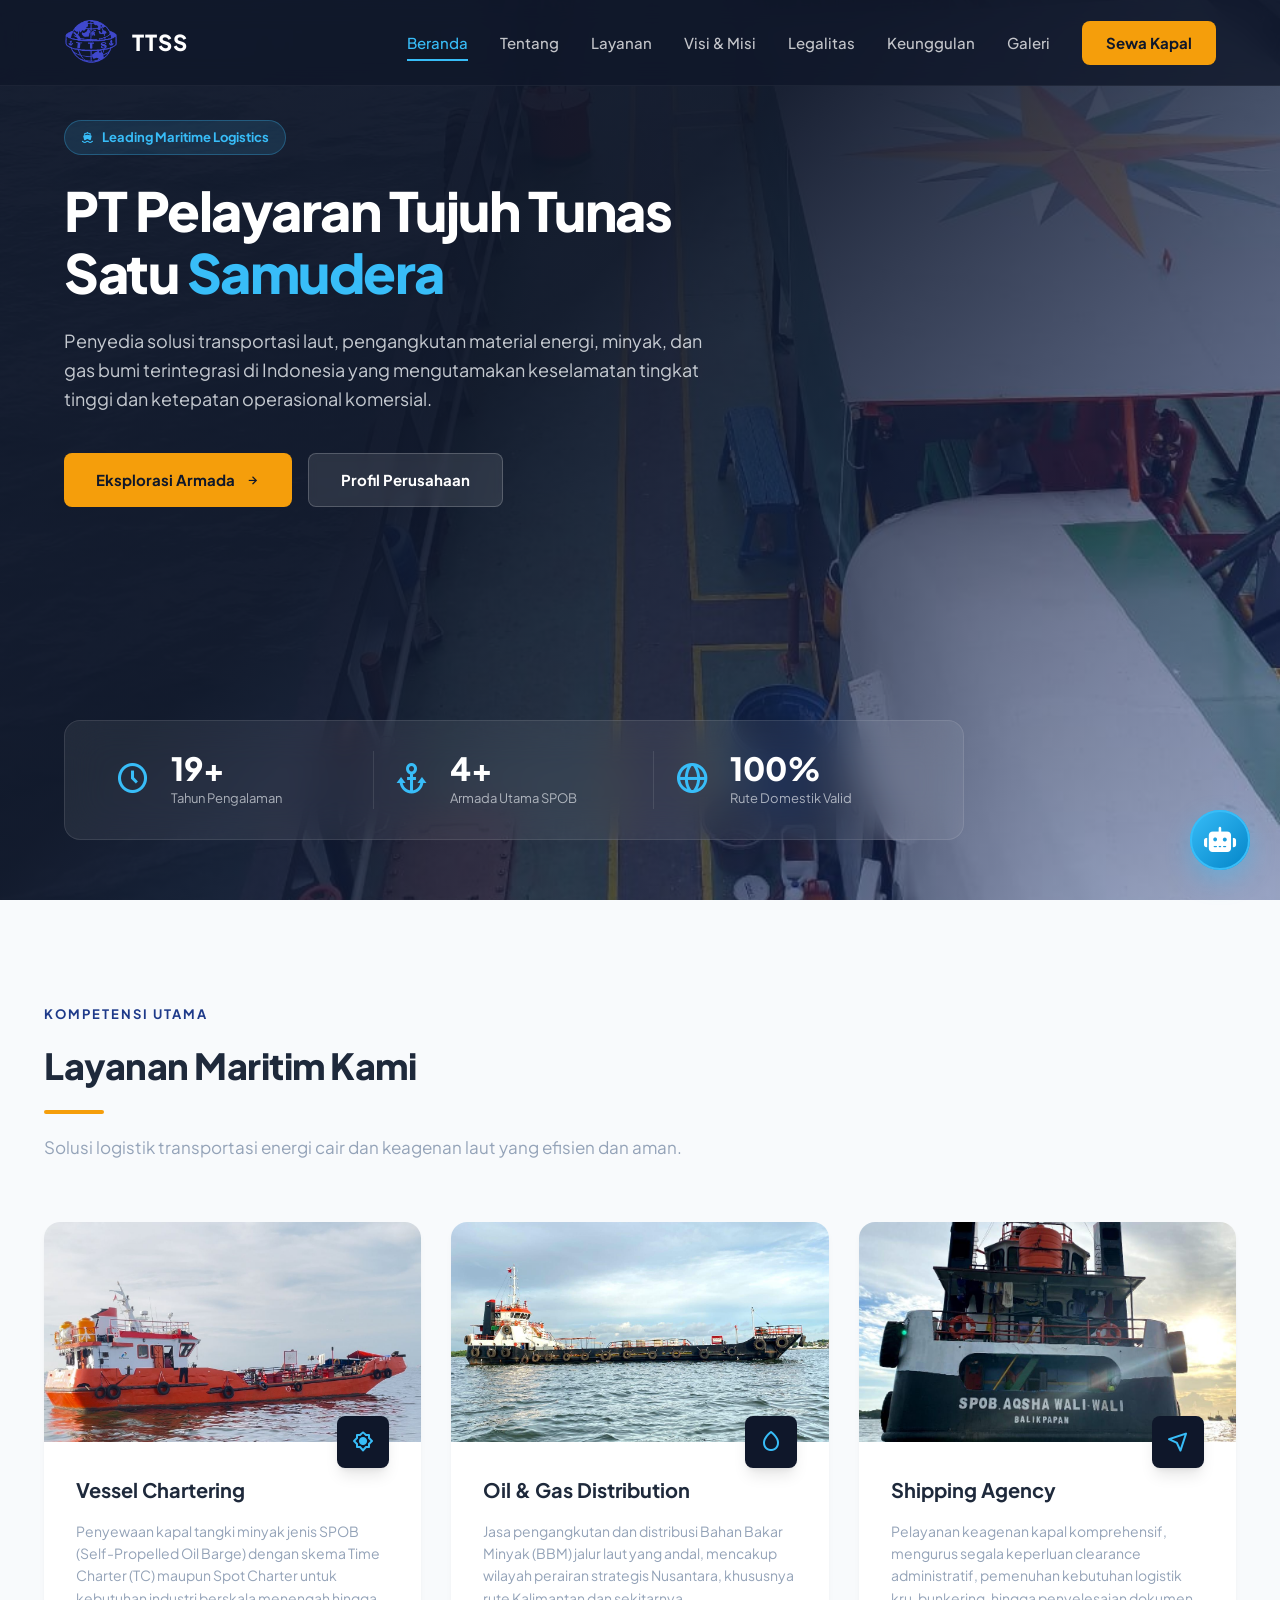
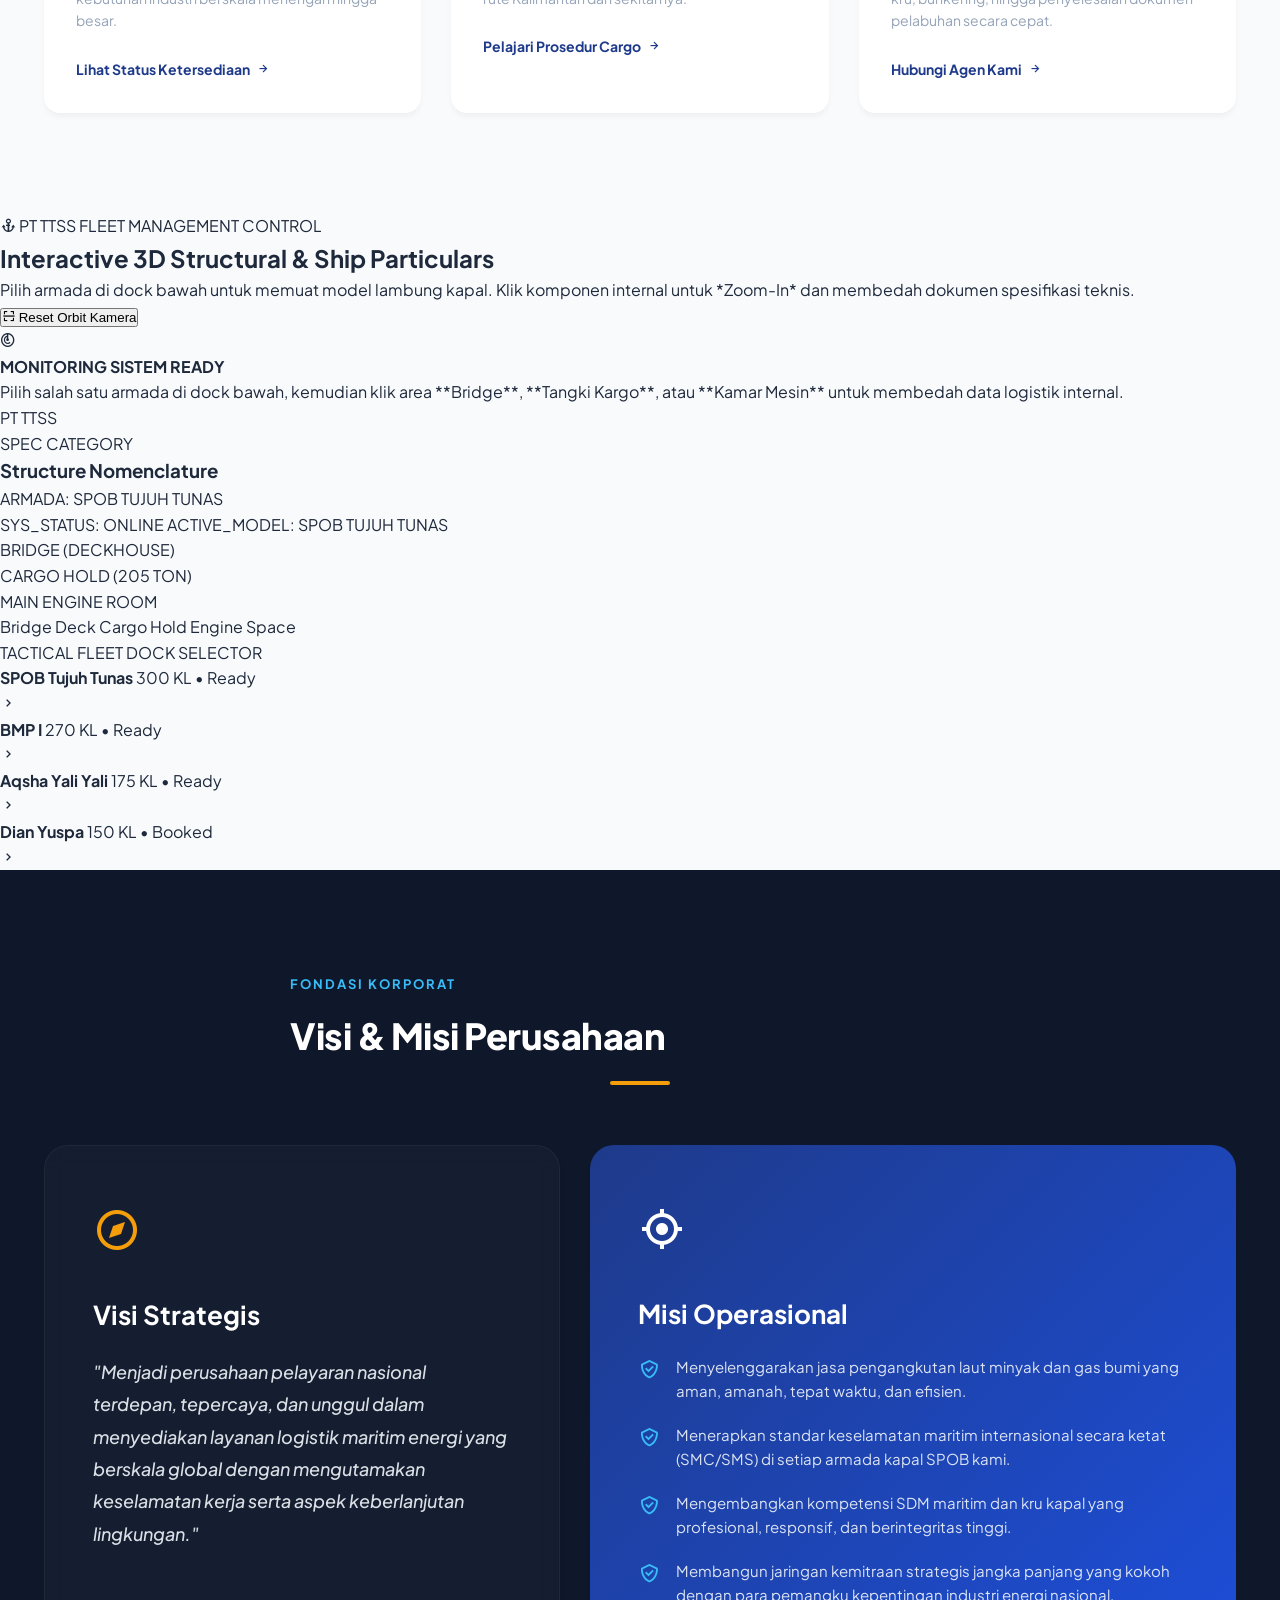
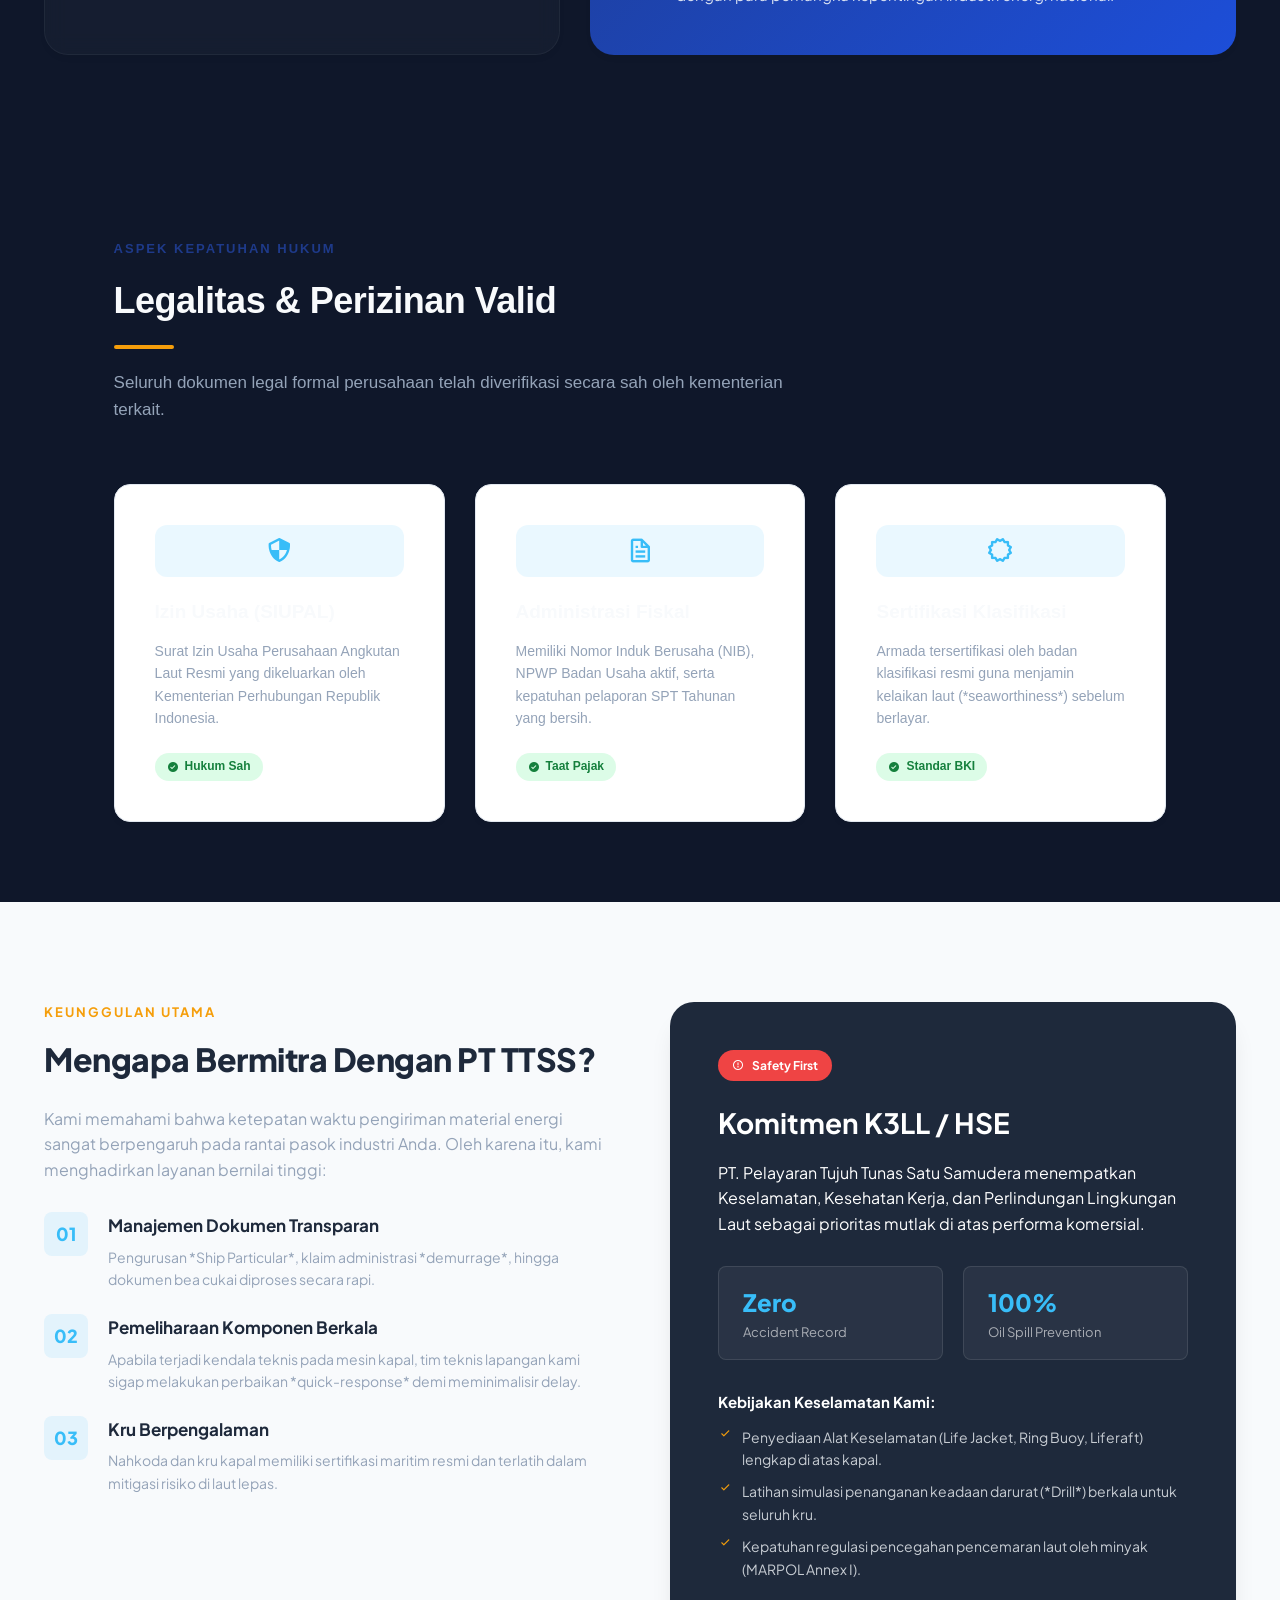
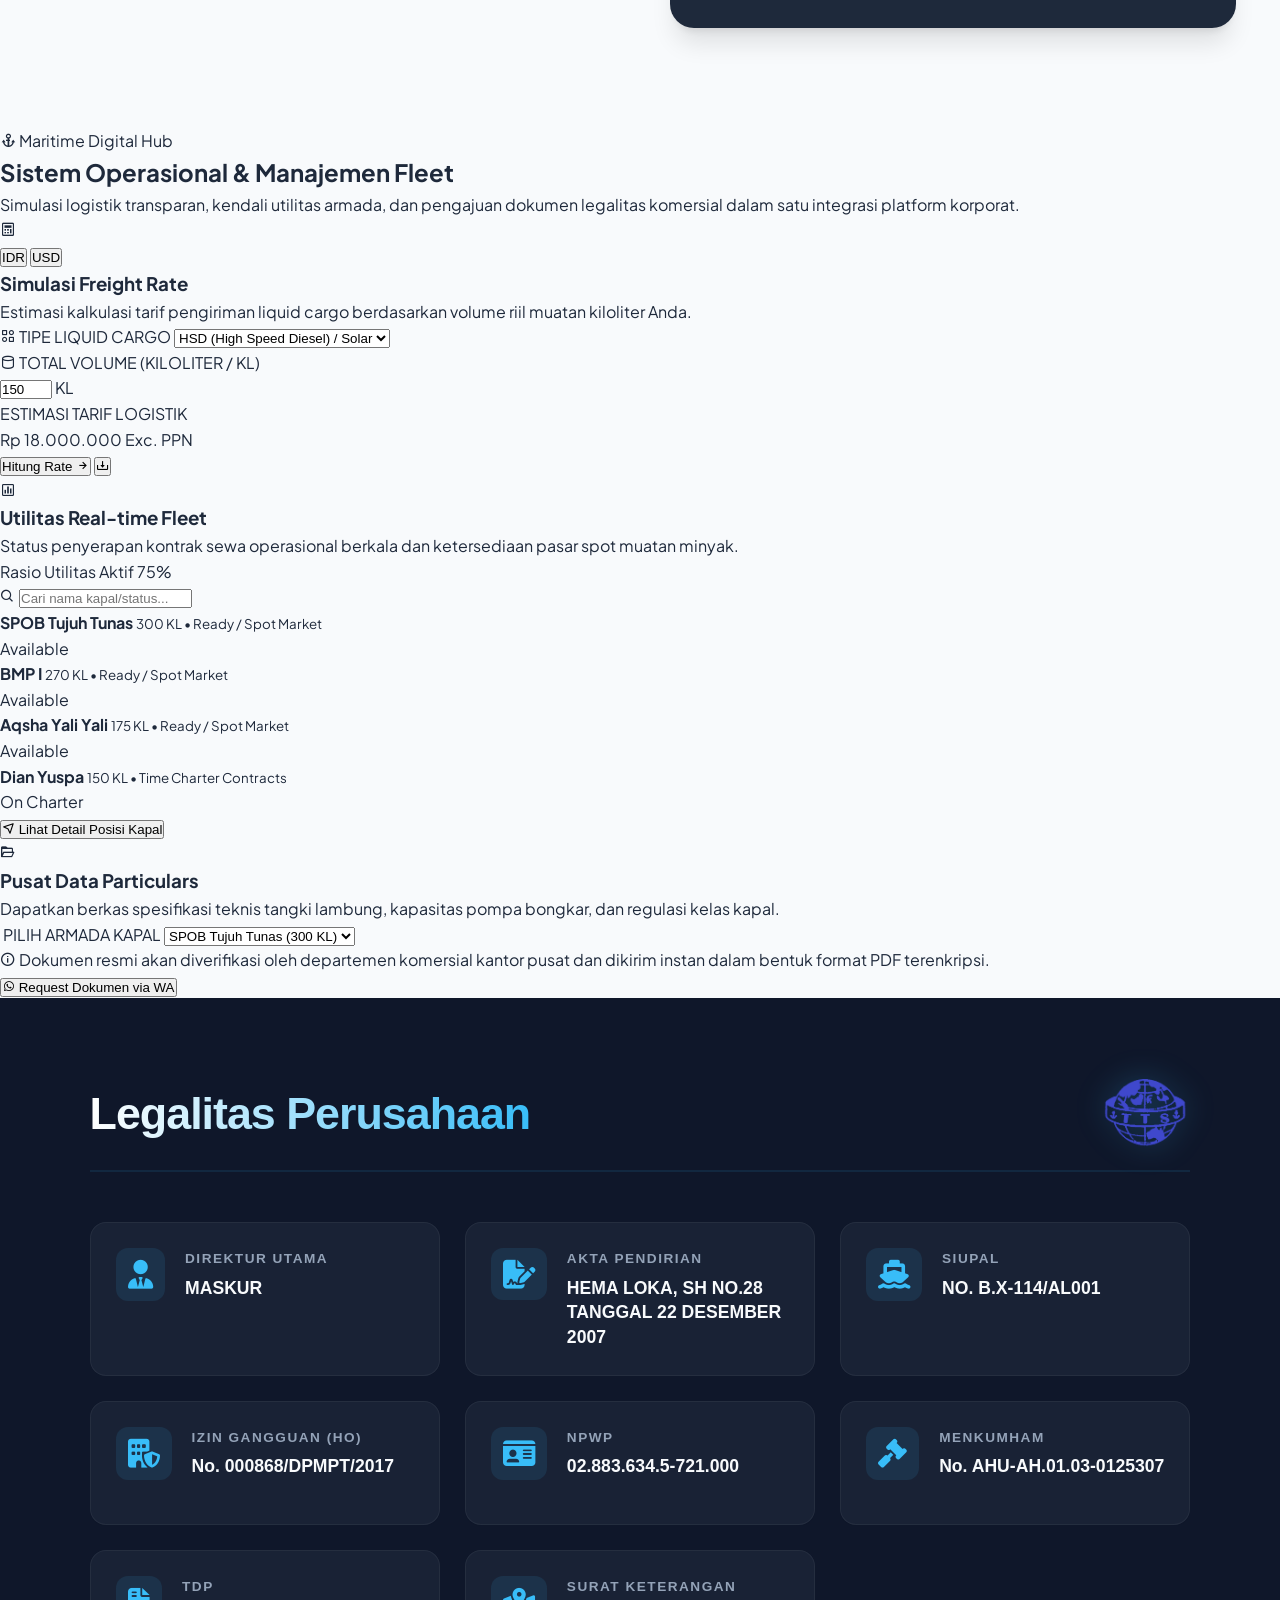
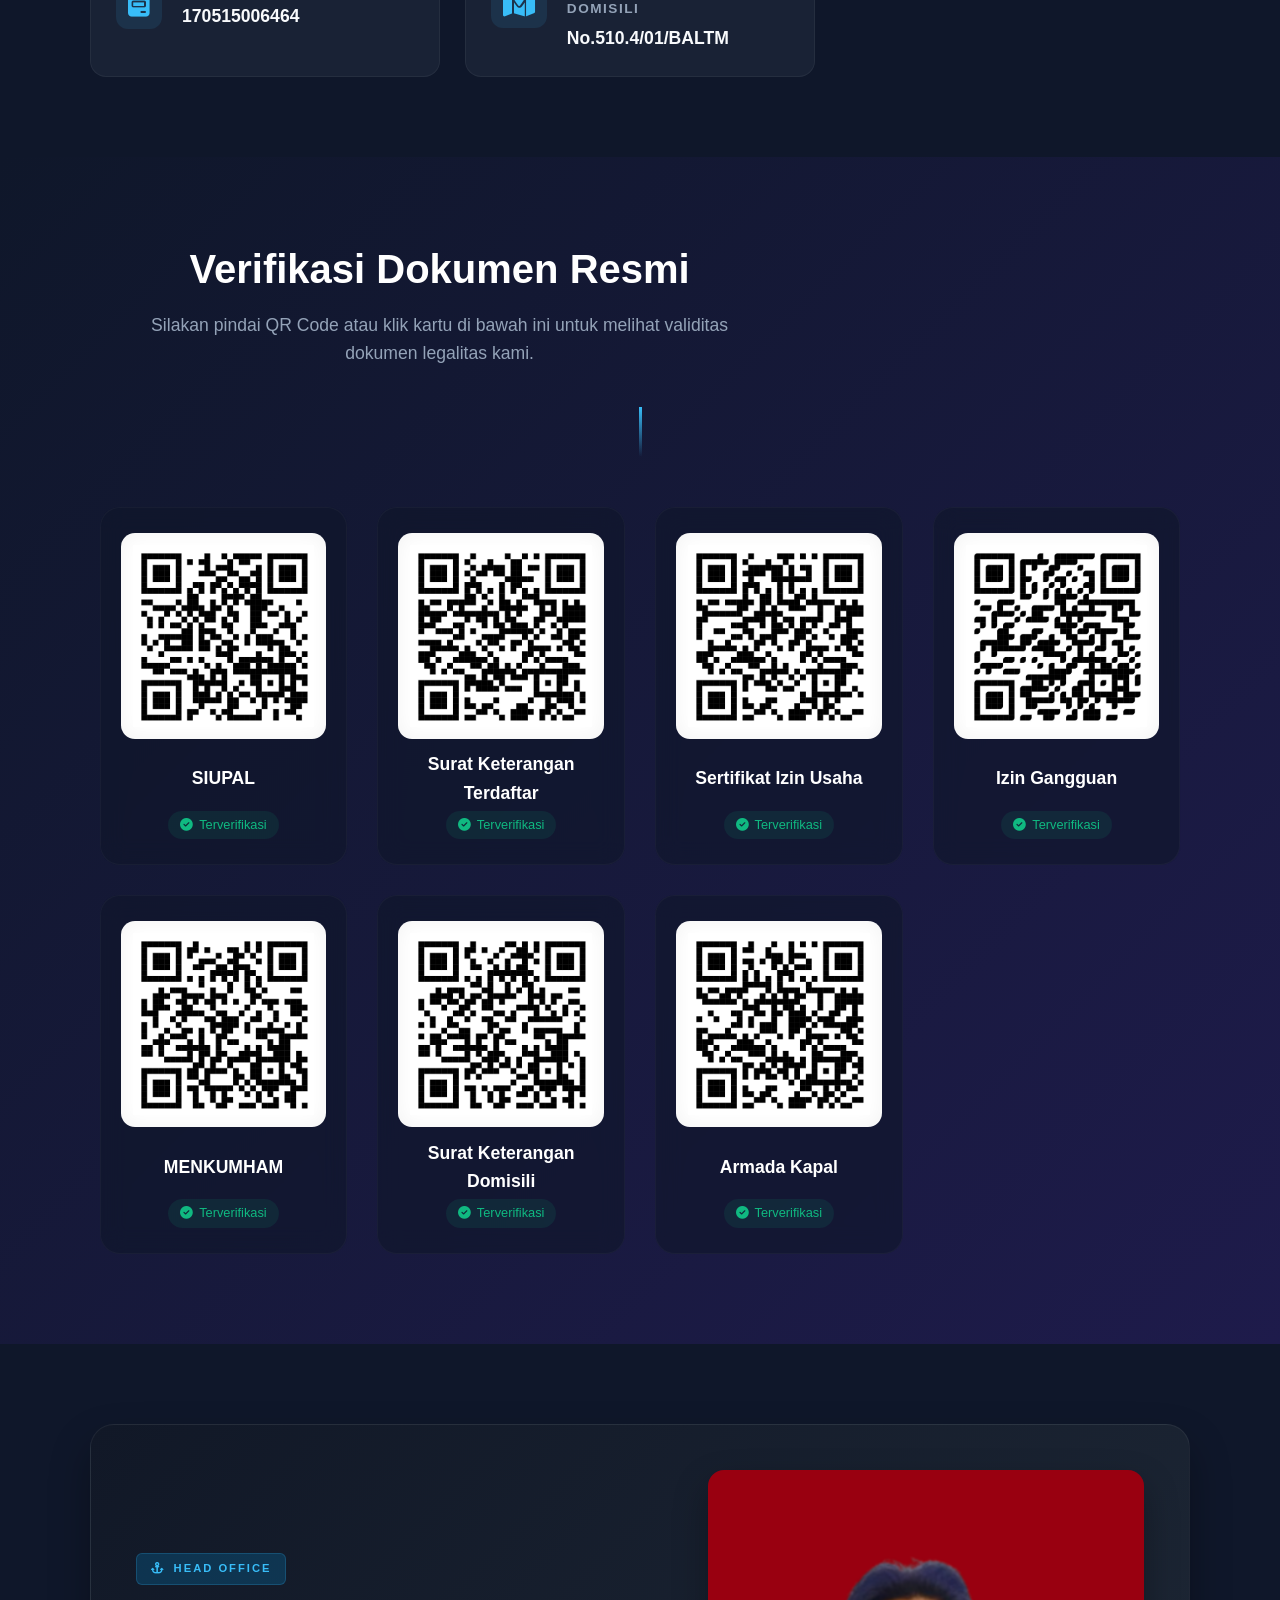
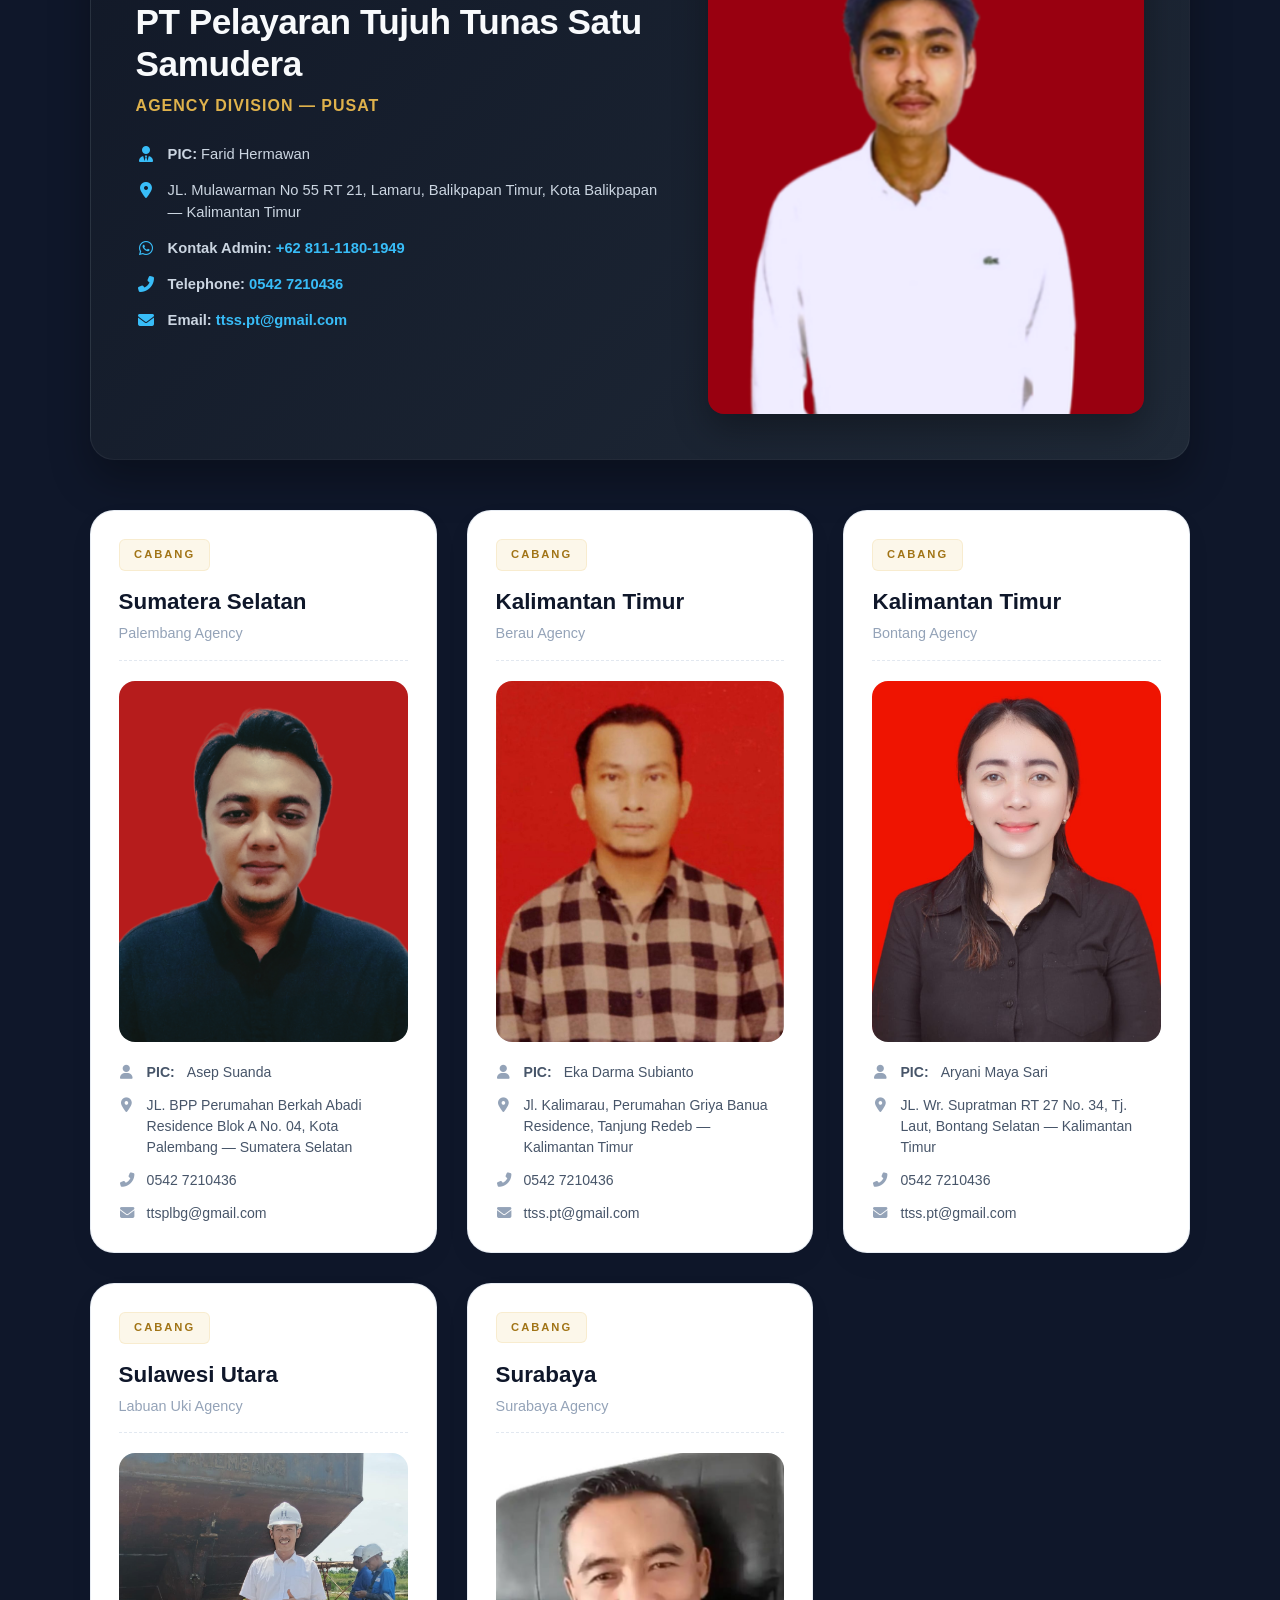
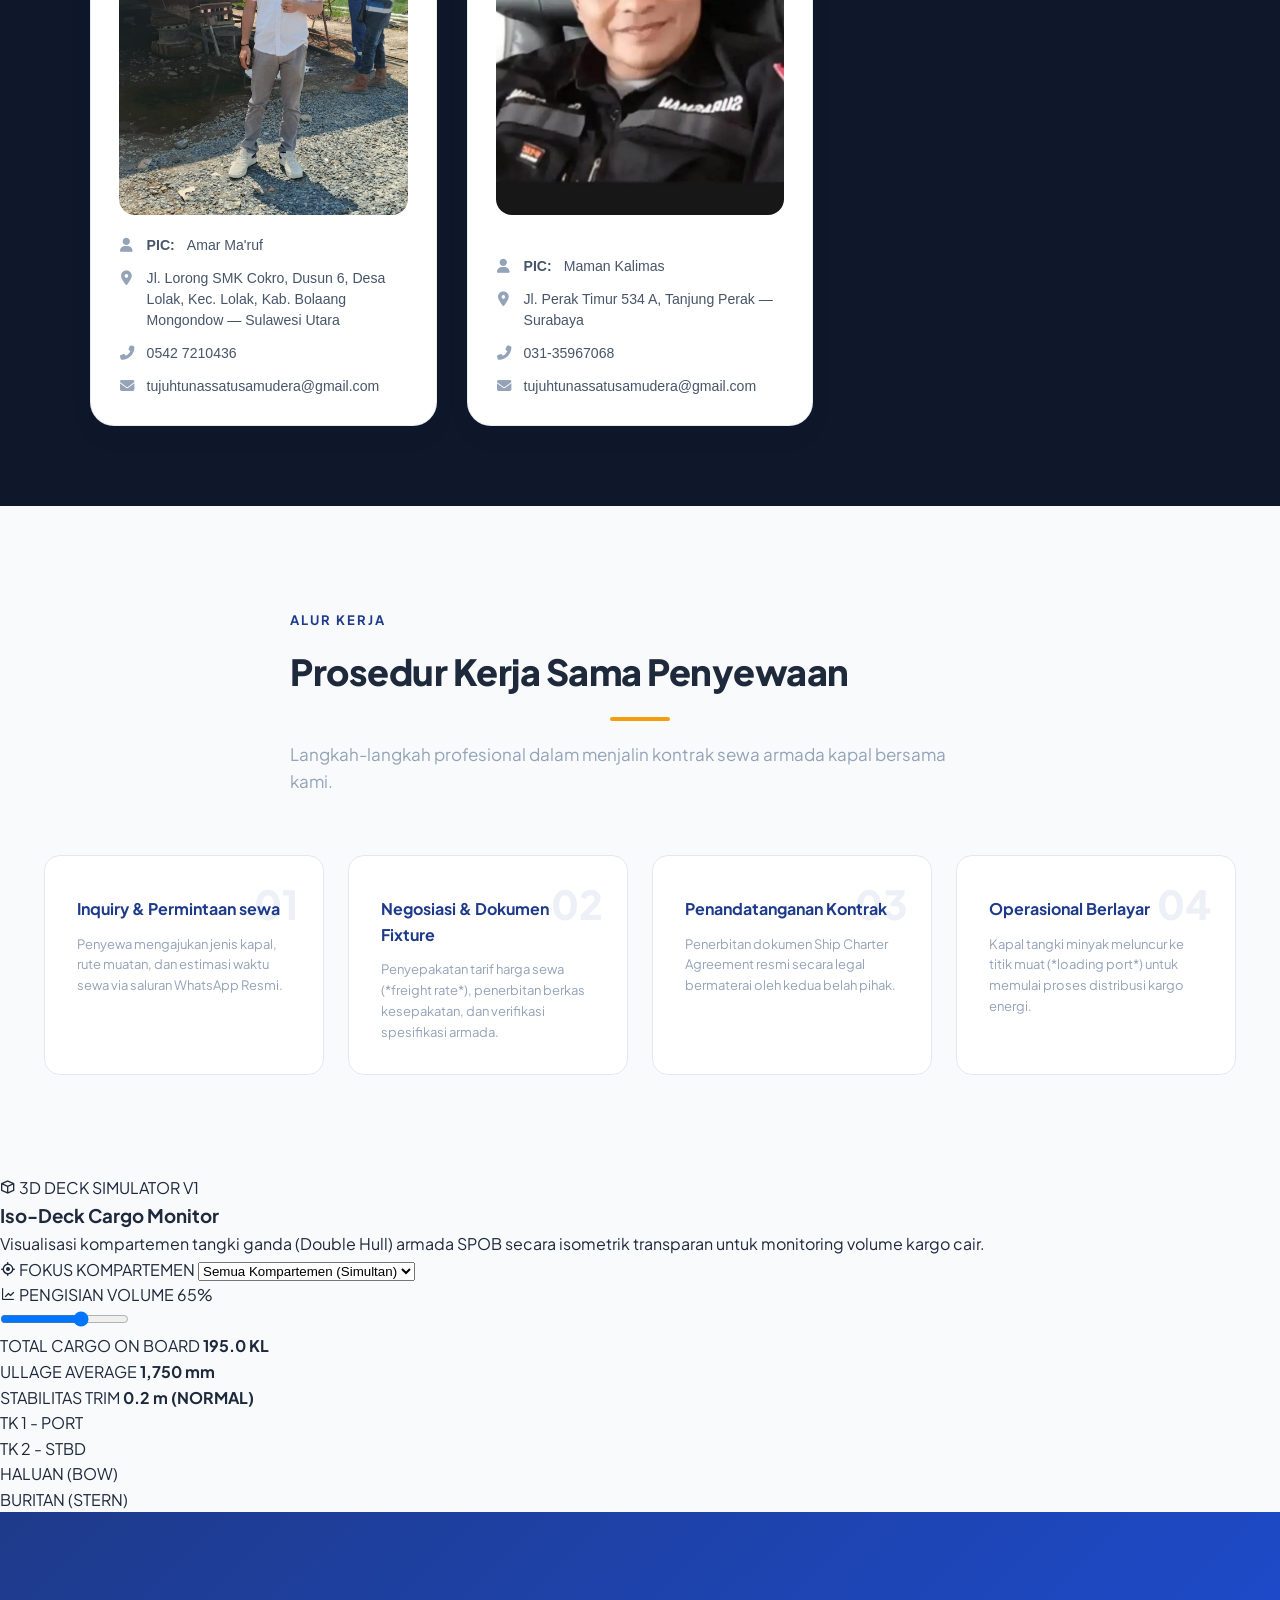
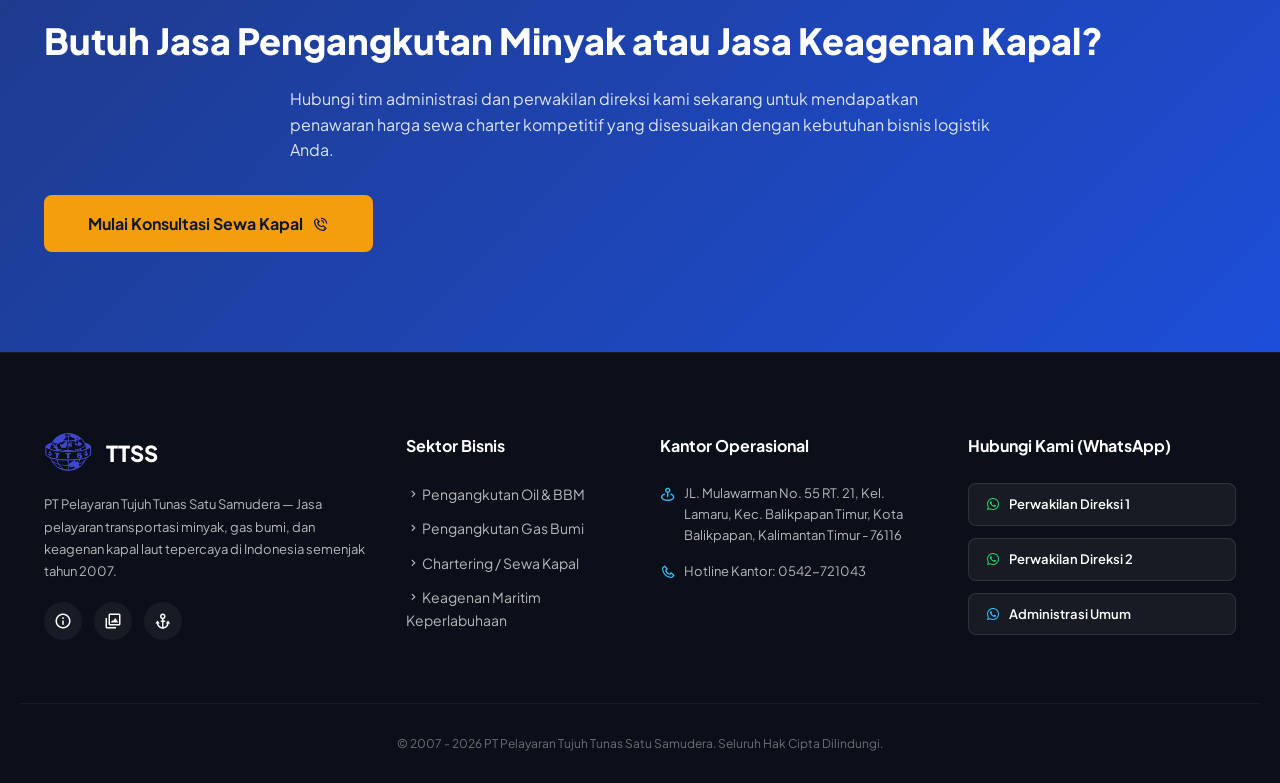
==== commit cb2ee4d1: "Update index.html" ====
--- a/index.html
+++ b/index.html
@@ -146,6 +146,164 @@
         </div>
     </section>
     <!-- CORE SERVICES END -->
+
+    <section class="ttss-fleet-intelligence-system">
+    <div class="ttss-mainframe-container">
+        
+        <!-- TOP CONTROL STATUS METRICS -->
+        <div class="ttss-mainframe-header">
+            <div class="ttss-meta-badge">
+                <i class='bx bx-anchor ttss-spin-icon'></i> PT TTSS FLEET MANAGEMENT CONTROL
+            </div>
+            <h2>Interactive 3D Structural & Ship Particulars</h2>
+            <p>Pilih armada di dock bawah untuk memuat model lambung kapal. Klik komponen internal untuk *Zoom-In* dan membedah dokumen spesifikasi teknis.</p>
+        </div>
+
+        <div class="ttss-dashboard-grid">
+            
+            <!-- SISI KIRI: LEMBAR PRINT OUT SHIP PARTICULARS -->
+            <div class="ttss-blueprint-panel">
+                <div class="ttss-sticky-wrapper">
+                    <div class="ttss-panel-controls">
+                        <button id="btn-reset-camera" class="ttss-action-btn disabled" onclick="resetVesselView()">
+                            <i class='bx bx-scan'></i> Reset Orbit Kamera
+                        </button>
+                    </div>
+
+                    <!-- Tampilan Instruksi Awal -->
+                    <div id="instruction-screen" class="ttss-instruction-box">
+                        <div class="radar-scan-effect"></div>
+                        <i class='bx bx-radar ttss-radar-pulse'></i>
+                        <h4>MONITORING SISTEM READY</h4>
+                        <p>Pilih salah satu armada di dock bawah, kemudian klik area **Bridge**, **Tangki Kargo**, atau **Kamar Mesin** untuk membedah data logistik internal.</p>
+                    </div>
+
+                    <!-- Lembar Dokumen Dinamis -->
+                    <div id="particular-document" class="ttss-document-sheet hidden">
+                        <div class="ttss-doc-watermark">PT TTSS</div>
+                        <div class="ttss-doc-header">
+                            <span id="doc-comp-tag" class="doc-tag">SPEC CATEGORY</span>
+                            <h3 id="doc-comp-title">Structure Nomenclature</h3>
+                            <div class="ttss-vessel-identity-lbl">ARMADA: <span id="doc-vessel-name">SPOB TUJUH TUNAS</span></div>
+                        </div>
+                        
+                        <div class="ttss-doc-body">
+                            <table id="doc-table-data" class="ttss-doc-table">
+                                <!-- Data Di-inject Lewat JavaScript -->
+                            </table>
+                        </div>
+                    </div>
+                </div>
+            </div>
+
+            <!-- SISI KANAN: KANVAS UTAMA 3D & TACTICAL NAVIGATION DOCK 4 KAPAL -->
+            <div class="ttss-viewport-and-dock-side">
+                
+                <!-- KANVAS PERSPEKTIF 3D -->
+                <div class="ttss-canvas-container" id="canvas-frame">
+                    <div class="ttss-canvas-telemetry">
+                        <span class="telemetry-node">SYS_STATUS: <span class="txt-neon-green">ONLINE</span></span>
+                        <span class="telemetry-node">ACTIVE_MODEL: <span id="telemetry-vessel" class="txt-neon-blue">SPOB TUJUH TUNAS</span></span>
+                    </div>
+                    
+                    <div class="ttss-orbit-space" id="orbit-space-3d">
+                        <!-- Model Utama Lambung Kapal SPOB -->
+                        <div class="ttss-vessel-structural-hull" id="vessel-hull-matrix">
+                            
+                            <!-- UNIT BURITAN: BRIDGE & ACCOMMODATION -->
+                            <div class="ttss-structural-cell cell-bridge" id="cell-bridge" onclick="triggerComponentFocus('bridge')">
+                                <span class="cell-tooltip">BRIDGE (DECKHOUSE)</span>
+                                <div class="box-mesh-3d">
+                                    <div class="mesh-face m-top"></div>
+                                    <div class="mesh-face m-front"></div>
+                                    <div class="mesh-face m-side"></div>
+                                </div>
+                            </div>
+
+                            <!-- UNIT TENGAH: CARGO TANKS COMPARTMENT -->
+                            <div class="ttss-structural-cell cell-cargo" id="cell-cargo" onclick="triggerComponentFocus('cargo')">
+                                <span class="cell-tooltip">CARGO HOLD (205 TON)</span>
+                                <div class="box-mesh-3d">
+                                    <div class="mesh-face m-top"></div>
+                                    <div class="mesh-face m-front"></div>
+                                    <div class="mesh-face m-side"></div>
+                                </div>
+                            </div>
+
+                            <!-- UNIT HALUAN: PROPULSION ENGINE ROOM -->
+                            <div class="ttss-structural-cell cell-engine" id="cell-engine" onclick="triggerComponentFocus('engine')">
+                                <span class="cell-tooltip">MAIN ENGINE ROOM</span>
+                                <div class="box-mesh-3d">
+                                    <div class="mesh-face m-top"></div>
+                                    <div class="mesh-face m-front"></div>
+                                    <div class="mesh-face m-side"></div>
+                                </div>
+                            </div>
+
+                        </div>
+                    </div>
+
+                    <!-- LEGENDA WARNA STRUKTUR -->
+                    <div class="ttss-canvas-legends">
+                        <span class="lg-node"><span class="lg-square bg-cyan"></span> Bridge Deck</span>
+                        <span class="lg-node"><span class="lg-square bg-green"></span> Cargo Hold</span>
+                        <span class="lg-node"><span class="lg-square bg-red"></span> Engine Space</span>
+                    </div>
+                </div>
+
+                <!-- TACTICAL NAVIGATION DOCK (PEMILIH 4 KAPAL) -->
+                <div class="ttss-tactical-dock">
+                    <div class="dock-label">TACTICAL FLEET DOCK SELECTOR</div>
+                    <div class="dock-row-grid">
+                        
+                        <!-- Kapal 1 -->
+                        <div class="dock-item-btn active" data-ship="tujuh-tunas" onclick="switchVesselModel('tujuh-tunas')">
+                            <div class="dock-status-light s-ready"></div>
+                            <div class="dock-item-meta">
+                                <strong>SPOB Tujuh Tunas</strong>
+                                <span>300 KL • Ready</span>
+                            </div>
+                            <i class='bx bx-chevron-right dock-arrow'></i>
+                        </div>
+
+                        <!-- Kapal 2 -->
+                        <div class="dock-item-btn" data-ship="bmp-1" onclick="switchVesselModel('bmp-1')">
+                            <div class="dock-status-light s-ready"></div>
+                            <div class="dock-item-meta">
+                                <strong>BMP I</strong>
+                                <span>270 KL • Ready</span>
+                            </div>
+                            <i class='bx bx-chevron-right dock-arrow'></i>
+                        </div>
+
+                        <!-- Kapal 3 -->
+                        <div class="dock-item-btn" data-ship="aqsha-yali" onclick="switchVesselModel('aqsha-yali')">
+                            <div class="dock-status-light s-ready"></div>
+                            <div class="dock-item-meta">
+                                <strong>Aqsha Yali Yali</strong>
+                                <span>175 KL • Ready</span>
+                            </div>
+                            <i class='bx bx-chevron-right dock-arrow'></i>
+                        </div>
+
+                        <!-- Kapal 4 -->
+                        <div class="dock-item-btn" data-ship="dian-yuspa" onclick="switchVesselModel('dian-yuspa')">
+                            <div class="dock-status-light s-booked"></div>
+                            <div class="dock-item-meta">
+                                <strong>Dian Yuspa</strong>
+                                <span>150 KL • Booked</span>
+                            </div>
+                            <i class='bx bx-chevron-right dock-arrow'></i>
+                        </div>
+
+                    </div>
+                </div>
+
+            </div>
+
+        </div>
+    </div>
+</section>
 
     <!-- VISI MISI SECTION (MODERN BENTO LAYOUT) -->
     <section class="section-padding bg-dark-navy text-white" id="visi-misi">
@@ -289,6 +447,201 @@
         </div>
     </section>
     <!-- WHY CHOOSE US END -->
+
+    
+
+    <section class="ttss-dashboard-wrapper">
+    <!-- Ambient Glow Effects -->
+    <div class="ttss-ambient-glow ttss-ambient-glow--1"></div>
+    <div class="ttss-ambient-glow ttss-ambient-glow--2"></div>
+
+    <div class="ttss-inner-container">
+        
+        <!-- Section Header -->
+        <div class="ttss-dashboard-header">
+            <span class="ttss-sub-badge">
+                <i class='bx bx-anchor ttss-icon-spin'></i> Maritime Digital Hub
+            </span>
+            <h2 class="ttss-main-title">Sistem Operasional &amp; Manajemen Fleet</h2>
+            <p class="ttss-header-desc">Simulasi logistik transparan, kendali utilitas armada, dan pengajuan dokumen legalitas komersial dalam satu integrasi platform korporat.</p>
+        </div>
+
+        <!-- Dashboard Main Grid Layout -->
+        <div class="ttss-dashboard-grid">
+            
+            <!-- KARTU 1: LIVE FREIGHT CALCULATOR (WITH MULTI-CURRENCY) -->
+            <div class="ttss-card">
+                <div class="ttss-card-body">
+                    <div class="ttss-card-header-flex">
+                        <div class="ttss-icon-indicator ttss-icon-indicator--cyan">
+                            <i class='bx bx-calculator'></i>
+                        </div>
+                        <!-- Currency Switcher Toggle -->
+                        <div class="ttss-currency-toggle">
+                            <button id="btn-currency-idr" class="ttss-currency-btn ttss-currency-btn--active">IDR</button>
+                            <button id="btn-currency-usd" class="ttss-currency-btn">USD</button>
+                        </div>
+                    </div>
+                    <h3 class="ttss-card-title">Simulasi Freight Rate</h3>
+                    <p class="ttss-card-text">Estimasi kalkulasi tarif pengiriman liquid cargo berdasarkan volume riil muatan kiloliter Anda.</p>
+                    
+                    <div class="ttss-form-group">
+                        <div class="ttss-input-wrapper ttss-input-wrapper--select">
+                            <label class="ttss-form-label"><i class='bx bx-category-alt'></i> TIPE LIQUID CARGO</label>
+                            <select id="calc-cargo" class="ttss-form-select">
+                                <option value="hsd">HSD (High Speed Diesel) / Solar</option>
+                                <option value="mfo">MFO (Marine Fuel Oil)</option>
+                                <option value="bbf">BBM Premium / Pertalite</option>
+                            </select>
+                        </div>
+                        
+                        <div class="ttss-input-wrapper">
+                            <label class="ttss-form-label"><i class='bx bx-cylinder'></i> TOTAL VOLUME (KILOLITER / KL)</label>
+                            <div class="ttss-input-unit-container">
+                                <input type="number" id="calc-volume" class="ttss-form-input" value="150" min="10" max="300">
+                                <span class="ttss-form-input-unit">KL</span>
+                            </div>
+                        </div>
+                    </div>
+                </div>
+
+                <div class="ttss-card-footer">
+                    <div id="calc-result" class="ttss-result-container">
+                        <span class="ttss-result-title">ESTIMASI TARIF LOGISTIK</span>
+                        <div class="ttss-result-flex">
+                            <span id="result-price" class="ttss-result-amount">Rp 18.000.000</span>
+                            <span class="ttss-tax-badge">Exc. PPN</span>
+                        </div>
+                    </div>
+                    <!-- Action Button Row -->
+                    <div class="ttss-btn-group-row">
+                        <button id="btn-hitung-freight" class="ttss-btn ttss-btn--primary-neon">
+                            <span>Hitung Rate</span> <i class='bx bx-right-arrow-alt'></i>
+                        </button>
+                        <button id="btn-download-rate" class="ttss-btn ttss-btn--icon-only" title="Unduh Nota Estimasi">
+                            <i class='bx bx-download'></i>
+                        </button>
+                    </div>
+                </div>
+            </div>
+
+            <!-- KARTU 2: FLEET MONITOR & TRACKING (WITH LIVE SEARCH FILTER) -->
+            <div class="ttss-card">
+                <div class="ttss-card-body">
+                    <div class="ttss-icon-indicator ttss-icon-indicator--blue">
+                        <i class='bx bx-bar-chart-square'></i>
+                    </div>
+                    <h3 class="ttss-card-title">Utilitas Real-time Fleet</h3>
+                    <p class="ttss-card-text">Status penyerapan kontrak sewa operasional berkala dan ketersediaan pasar spot muatan minyak.</p>
+                    
+                    <!-- Progress Bar Utama -->
+                    <div class="ttss-progress-card">
+                        <div class="ttss-progress-info">
+                            <span>Rasio Utilitas Aktif</span>
+                            <span class="ttss-progress-val">75%</span>
+                        </div>
+                        <div class="ttss-progress-track">
+                            <div class="ttss-progress-bar" style="width: 75%;"></div>
+                        </div>
+                    </div>
+
+                    <!-- Live Search Fleet Control -->
+                    <div class="ttss-search-wrapper">
+                        <i class='bx bx-search ttss-search-icon'></i>
+                        <input type="text" id="fleet-search-input" class="ttss-form-input ttss-form-input--search" placeholder="Cari nama kapal/status...">
+                    </div>
+
+                    <!-- Daftar Mini Manifestasi Kapal -->
+                    <div id="fleet-list-container" class="ttss-status-list">
+                        <div class="ttss-status-row" data-vessel="spob tujuh tunas available">
+                            <div class="ttss-vessel-meta">
+                                <span class="ttss-status-dot ttss-pulse-effect"></span>
+                                <div>
+                                    <strong class="ttss-vessel-name">SPOB Tujuh Tunas</strong>
+                                    <small class="ttss-vessel-specs">300 KL • Ready / Spot Market</small>
+                                </div>
+                            </div>
+                            <span class="ttss-row-badge ttss-row-badge--green">Available</span>
+                        </div>
+                        <div class="ttss-status-row" data-vessel="bmp i available">
+                            <div class="ttss-vessel-meta">
+                                <span class="ttss-status-dot ttss-pulse-effect"></span>
+                                <div>
+                                    <strong class="ttss-vessel-name">BMP I</strong>
+                                    <small class="ttss-vessel-specs">270 KL • Ready / Spot Market</small>
+                                </div>
+                            </div>
+                            <span class="ttss-row-badge ttss-row-badge--green">Available</span>
+                        </div>
+                        <div class="ttss-status-row" data-vessel="aqsha yali yali available">
+                            <div class="ttss-vessel-meta">
+                                <span class="ttss-status-dot ttss-pulse-effect"></span>
+                                <div>
+                                    <strong class="ttss-vessel-name">Aqsha Yali Yali</strong>
+                                    <small class="ttss-vessel-specs">175 KL • Ready / Spot Market</small>
+                                </div>
+                            </div>
+                            <span class="ttss-row-badge ttss-row-badge--green">Available</span>
+                        </div>
+                        <div class="ttss-status-row" data-vessel="dian yuspa on charter">
+                            <div class="ttss-vessel-meta">
+                                <span class="ttss-status-dot ttss-status-dot--orange"></span>
+                                <div>
+                                    <strong class="ttss-vessel-name">Dian Yuspa</strong>
+                                    <small class="ttss-vessel-specs">150 KL • Time Charter Contracts</small>
+                                </div>
+                            </div>
+                            <span class="ttss-row-badge ttss-row-badge--orange">On Charter</span>
+                        </div>
+                    </div>
+                </div>
+
+                <div class="ttss-card-footer">
+                    <button id="btn-scroll-fleet" class="ttss-btn ttss-btn--secondary-outline">
+                        <i class='bx bx-navigation'></i> Lihat Detail Posisi Kapal
+                    </button>
+                </div>
+            </div>
+
+            <!-- KARTU 3: SHIP PARTICULARS LOGISTICS CENTER -->
+            <div class="ttss-card">
+                <div class="ttss-card-body">
+                    <div class="ttss-icon-indicator ttss-icon-indicator--purple">
+                        <i class='bx bx-folder-open'></i>
+                    </div>
+                    <h3 class="ttss-card-title">Pusat Data Particulars</h3>
+                    <p class="ttss-card-text">Dapatkan berkas spesifikasi teknis tangki lambung, kapasitas pompa bongkar, dan regulasi kelas kapal.</p>
+                    
+                    <div class="ttss-form-group">
+                        <div class="ttss-input-wrapper ttss-input-wrapper--select">
+                            <label class="ttss-form-label"><i class='bx bx-ship'></i> PILIH ARMADA KAPAL</label>
+                            <select id="request-particular-vessel" class="ttss-form-select">
+                                <option value="SPOB Tujuh Tunas">SPOB Tujuh Tunas (300 KL)</option>
+                                <option value="BMP I">BMP I (270 KL)</option>
+                                <option value="Aqsha Yali Yali">Aqsha Yali Yali (175 KL)</option>
+                                <option value="Dian Yuspa">Dian Yuspa (150 KL)</option>
+                            </select>
+                        </div>
+                    </div>
+
+                    <div class="ttss-notice-box">
+                        <i class='bx bx-info-circle'></i>
+                        <span>Dokumen resmi akan diverifikasi oleh departemen komersial kantor pusat dan dikirim instan dalam bentuk format PDF terenkripsi.</span>
+                    </div>
+                </div>
+
+                <div class="ttss-card-footer">
+                    <button id="btn-request-particulars" class="ttss-btn ttss-btn--purple-gradient">
+                        <i class='bx bxl-whatsapp'></i> <span>Request Dokumen via WA</span>
+                    </button>
+                </div>
+            </div>
+
+        </div>
+    </div>
+</section>
+
+
 <!-- ==========================================
      SECTION: LEGALITAS (PREMIUM CORPORATE GRID)
      ========================================== -->
@@ -480,6 +833,7 @@
      SECTION: DOKUMEN END
      ========================================== -->
 
+     
 
 <div class="garis"></div>
 
@@ -629,6 +983,109 @@
     </section>
     <!-- OPERATIONAL WORKFLOW END -->
 
+    <section class="ttss-iso-container">
+    <div class="ttss-iso-card">
+        <div class="ttss-iso-split-layout">
+            
+            <!-- SISI KIRI: PANEL KONTROL KARGO -->
+            <div class="ttss-iso-control-side">
+                <div class="ttss-iso-badge">
+                    <i class='bx bx-cube ttss-pulse-icon'></i> 3D DECK SIMULATOR V1
+                </div>
+                <h3 class="ttss-iso-title">Iso-Deck Cargo Monitor</h3>
+                <p class="ttss-iso-desc">Visualisasi kompartemen tangki ganda (Double Hull) armada SPOB secara isometrik transparan untuk monitoring volume kargo cair.</p>
+                
+                <div class="ttss-iso-form-group">
+                    <!-- Selektor Kompartemen -->
+                    <div class="ttss-iso-input-wrapper">
+                        <label class="ttss-iso-label"><i class='bx bx-target-lock'></i> FOKUS KOMPARTEMEN</label>
+                        <select id="iso-tank-select" class="ttss-iso-select">
+                            <option value="all">Semua Kompartemen (Simultan)</option>
+                            <option value="tk1">Tangki 1 - Port (Premium)</option>
+                            <option value="tk2">Tangki 2 - Starboard (Solar)</option>
+                        </select>
+                    </div>
+
+                    <!-- Slider Pengatur Tinggi Cairan -->
+                    <div class="ttss-iso-input-wrapper">
+                        <div class="ttss-iso-slider-header">
+                            <label class="ttss-iso-label"><i class='bx bx-line-chart'></i> PENGISIAN VOLUME</label>
+                            <span id="lbl-iso-pct" class="ttss-iso-pct-badge">65%</span>
+                        </div>
+                        <input type="range" id="iso-volume-slider" class="ttss-iso-slider" min="0" max="100" value="65">
+                    </div>
+
+                    <!-- Monitor Angka Taktis -->
+                    <div class="ttss-iso-stats-grid">
+                        <div class="ttss-iso-stat-item">
+                            <span class="ttss-stat-lbl">TOTAL CARGO ON BOARD</span>
+                            <strong id="lbl-iso-total-kl">195.0 KL</strong>
+                        </div>
+                        <div class="ttss-iso-stat-item">
+                            <span class="ttss-stat-lbl">ULLAGE AVERAGE</span>
+                            <strong id="lbl-iso-ullage">1,750 mm</strong>
+                        </div>
+                        <div class="ttss-iso-stat-item">
+                            <span class="ttss-stat-lbl">STABILITAS TRIM</span>
+                            <strong class="ttss-stat-value status-green">0.2 m (NORMAL)</strong>
+                        </div>
+                    </div>
+                </div>
+            </div>
+
+            <!-- SISI KANAN: SIMULATOR KAPAL 3D ISOMETRIK TRANSPARAN -->
+            <div class="ttss-iso-visual-side">
+                <div class="ttss-iso-scene">
+                    
+                    <!-- REPLIKA LAMBUNG KAPAL ISOMETRIK TRANSPARAN -->
+                    <div class="ttss-iso-vessel-hull">
+                        
+                        <!-- Struktur Tangki 1 (Sisi Kiri/Port) -->
+                        <div class="ttss-iso-tank-block" id="iso-tank-1">
+                            <div class="ttss-tank-label-3d">TK 1 - PORT</div>
+                            <!-- Kubus Cairan di Dalam Tangki -->
+                            <div class="ttss-cube-fluid" id="fluid-cube-1" style="--fluid-height: 65%;">
+                                <div class="face top"></div>
+                                <div class="face front"></div>
+                                <div class="face side"></div>
+                            </div>
+                            <!-- Kerangka Transparan Luar Tangki -->
+                            <div class="ttss-cube-wireframe">
+                                <div class="face-wire top"></div>
+                                <div class="face-wire front"></div>
+                                <div class="face-wire side"></div>
+                            </div>
+                        </div>
+
+                        <!-- Struktur Tangki 2 (Sisi Kanan/Starboard) -->
+                        <div class="ttss-iso-tank-block" id="iso-tank-2">
+                            <div class="ttss-tank-label-3d">TK 2 - STBD</div>
+                            <!-- Kubus Cairan di Dalam Tangki -->
+                            <div class="ttss-cube-fluid" id="fluid-cube-2" style="--fluid-height: 65%;">
+                                <div class="face top"></div>
+                                <div class="face front"></div>
+                                <div class="face side"></div>
+                            </div>
+                            <!-- Kerangka Transparan Luar Tangki -->
+                            <div class="ttss-cube-wireframe">
+                                <div class="face-wire top"></div>
+                                <div class="face-wire front"></div>
+                                <div class="face-wire side"></div>
+                            </div>
+                        </div>
+
+                    </div> <!-- End Vessel Hull -->
+                    
+                    <!-- Label Navigasi Deck -->
+                    <div class="ttss-deck-axis axis-bow">HALUAN (BOW)</div>
+                    <div class="ttss-deck-axis axis-stern">BURITAN (STERN)</div>
+                </div>
+            </div>
+
+        </div>
+    </div>
+</section>
+
     <!-- CTA SECTION -->
     <section class="section-padding bg-gradient-blue text-white text-center">
         <div class="container" data-aos="zoom-in">
@@ -756,4 +1213,4 @@
 </div>
 </div>
 </body>
-</html>+</html>
--- a/style.css
+++ b/style.css
@@ -34,6 +34,10 @@
     padding: 0;
     box-sizing: border-box;
     scroll-behavior: smooth;
+}
+
+html {
+    overflow-x: hidden;
 }
 
 body {
@@ -2510,4 +2514,4 @@
 @media (max-width: 480px) {
     .hero-buttons .btn { width: 100%; justify-content: center; }
     .inner-hero h1 { font-size: 30px; }
-}+}
